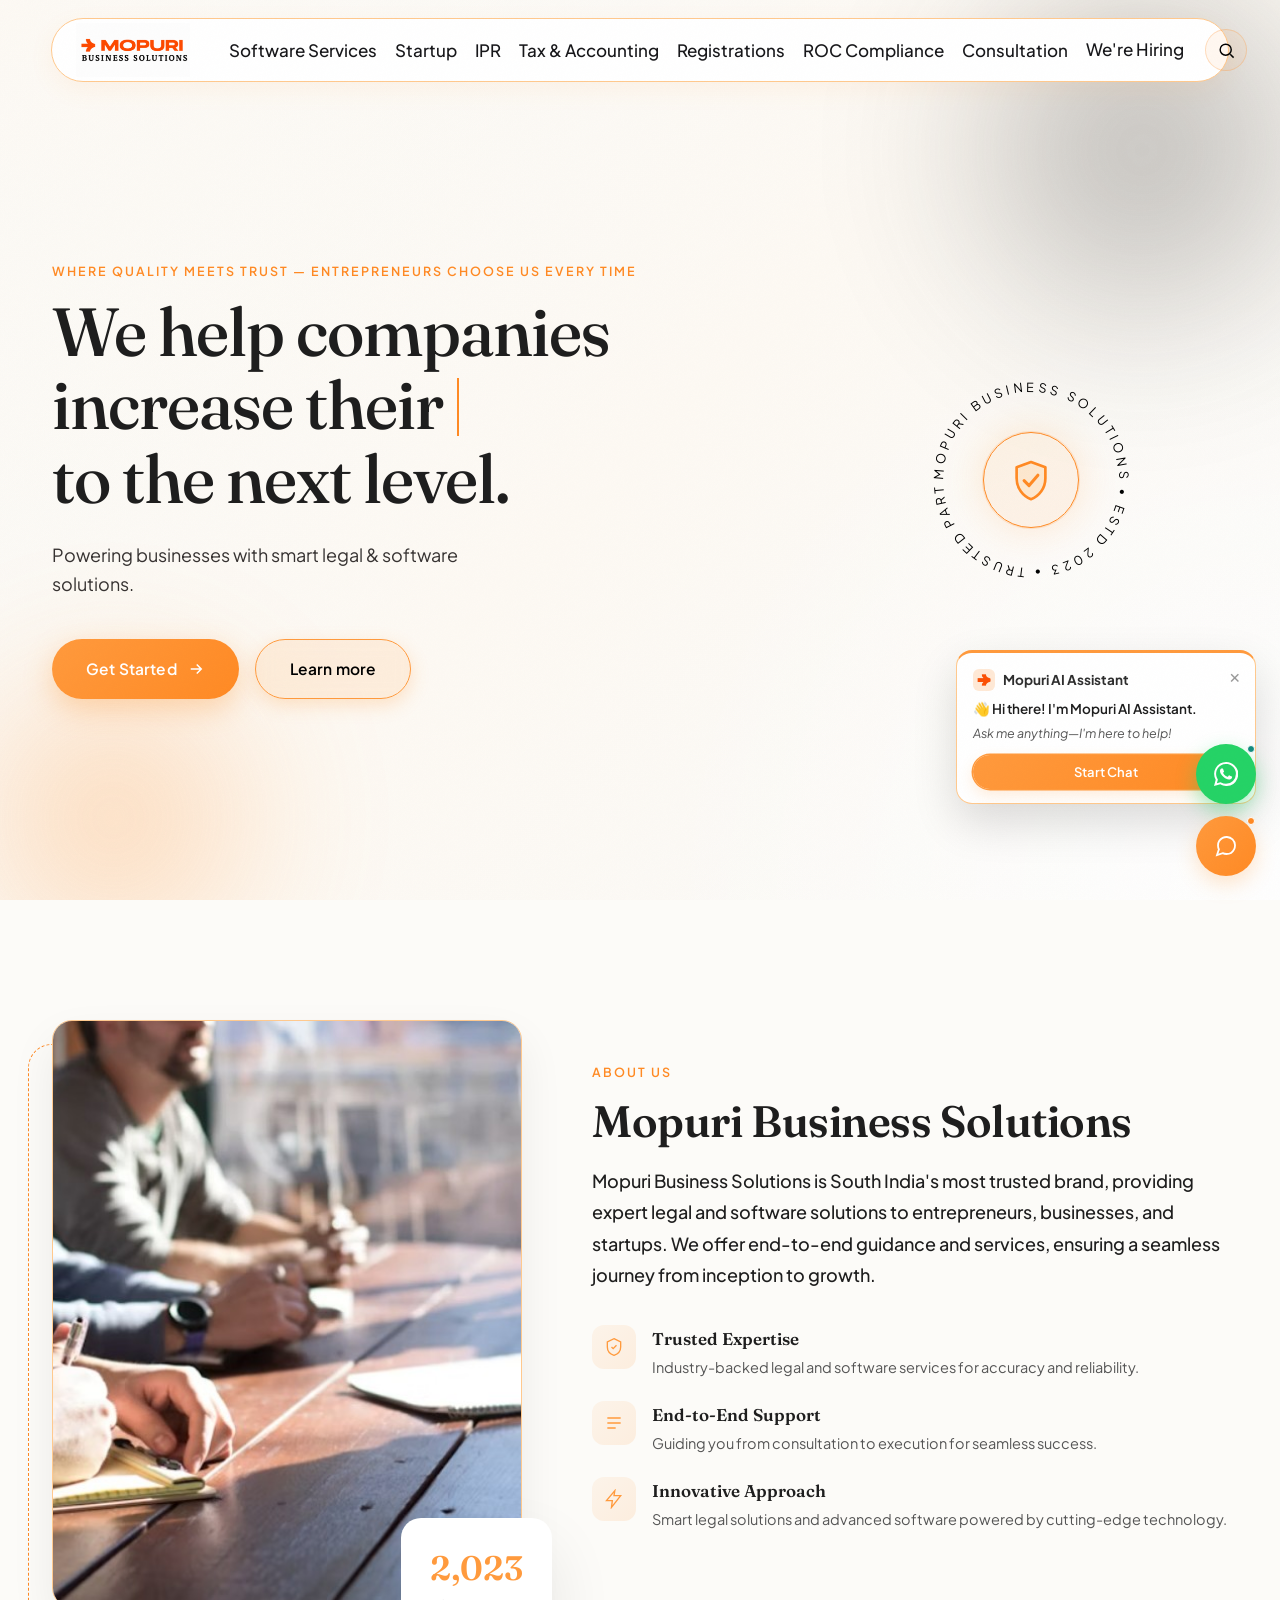
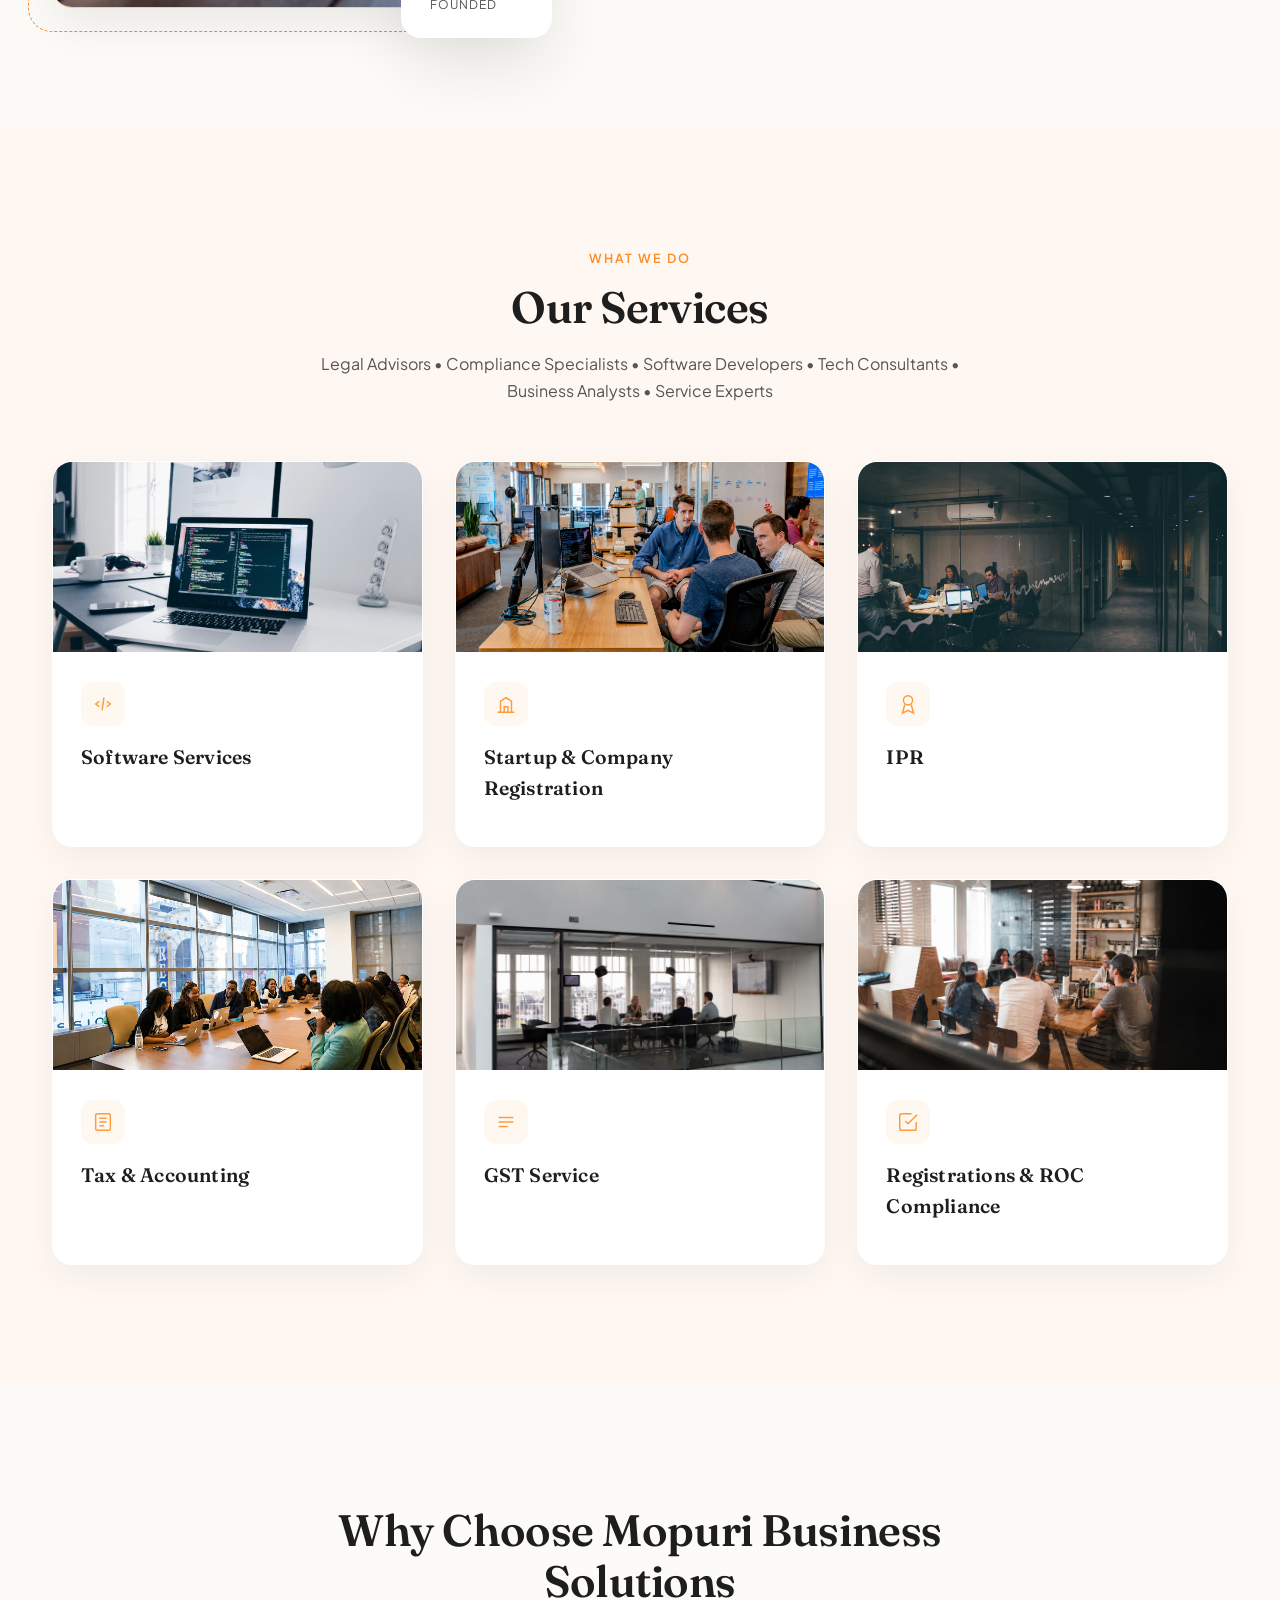
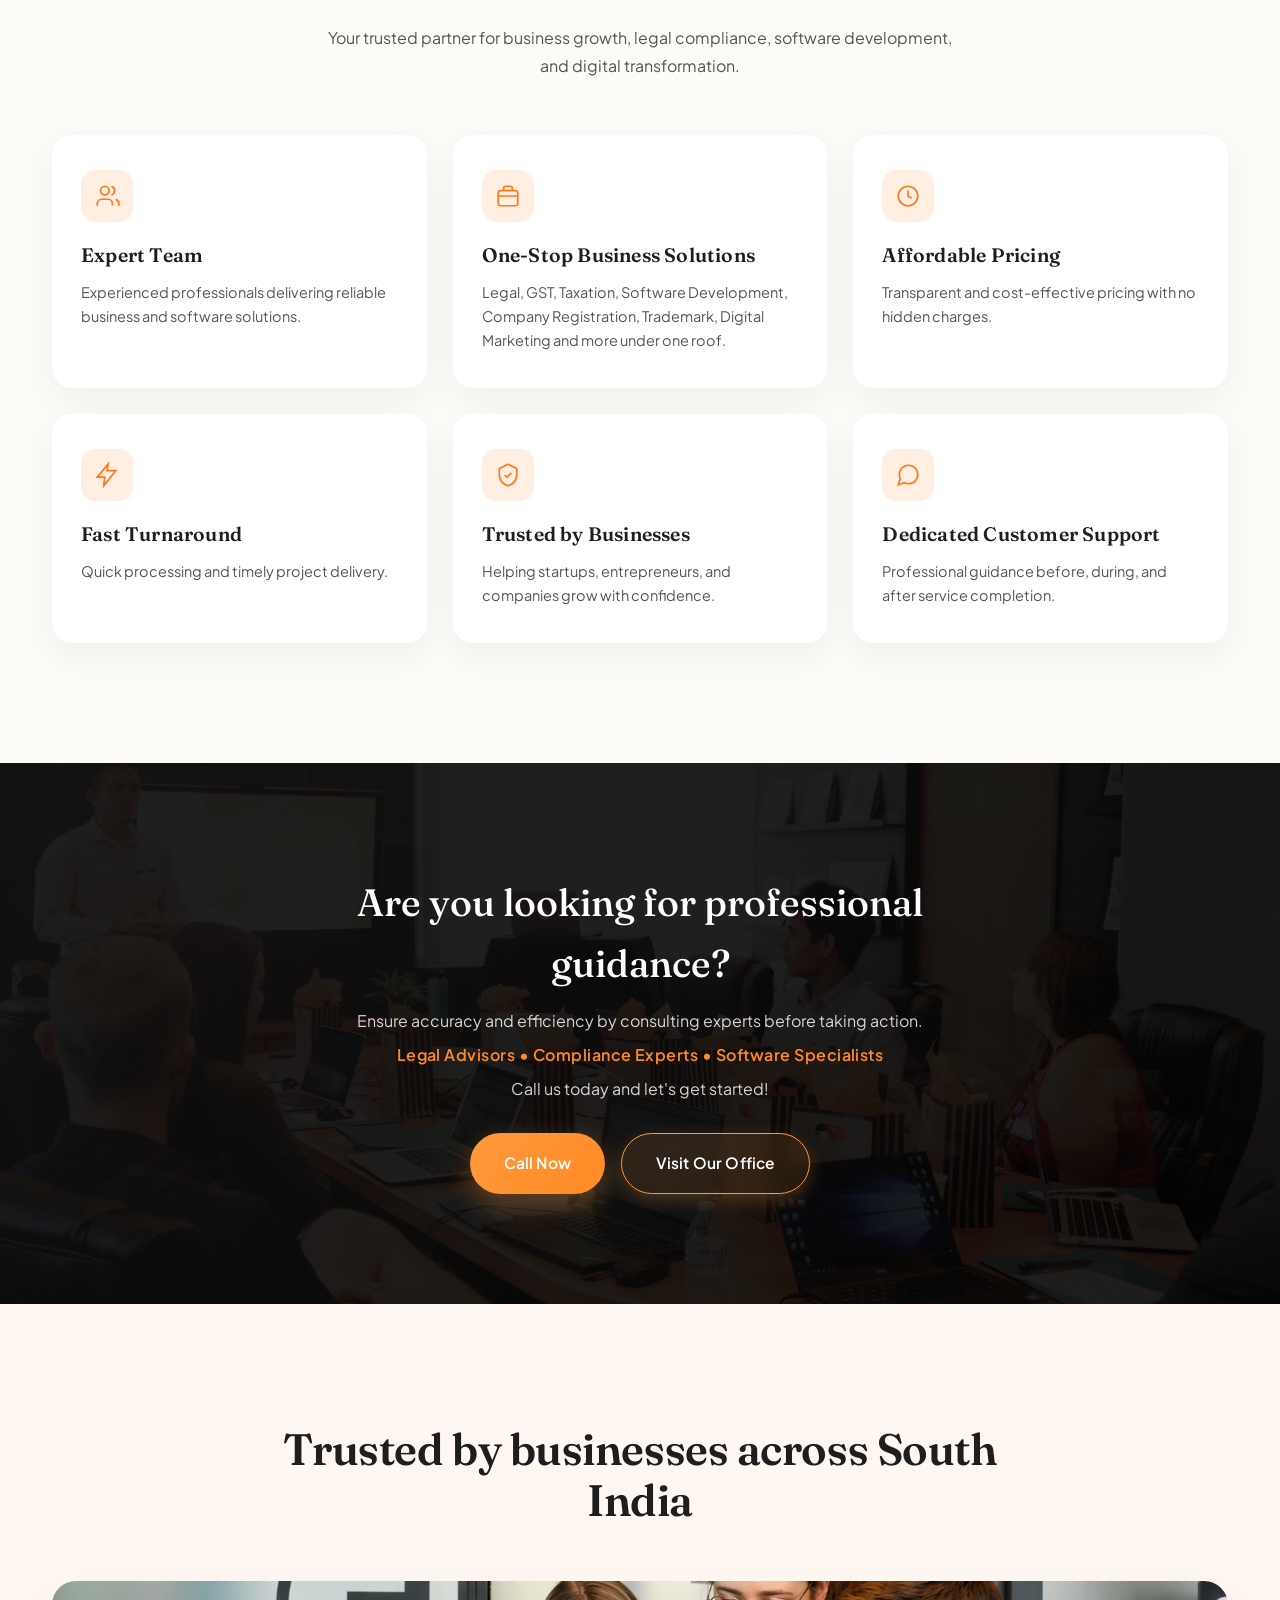
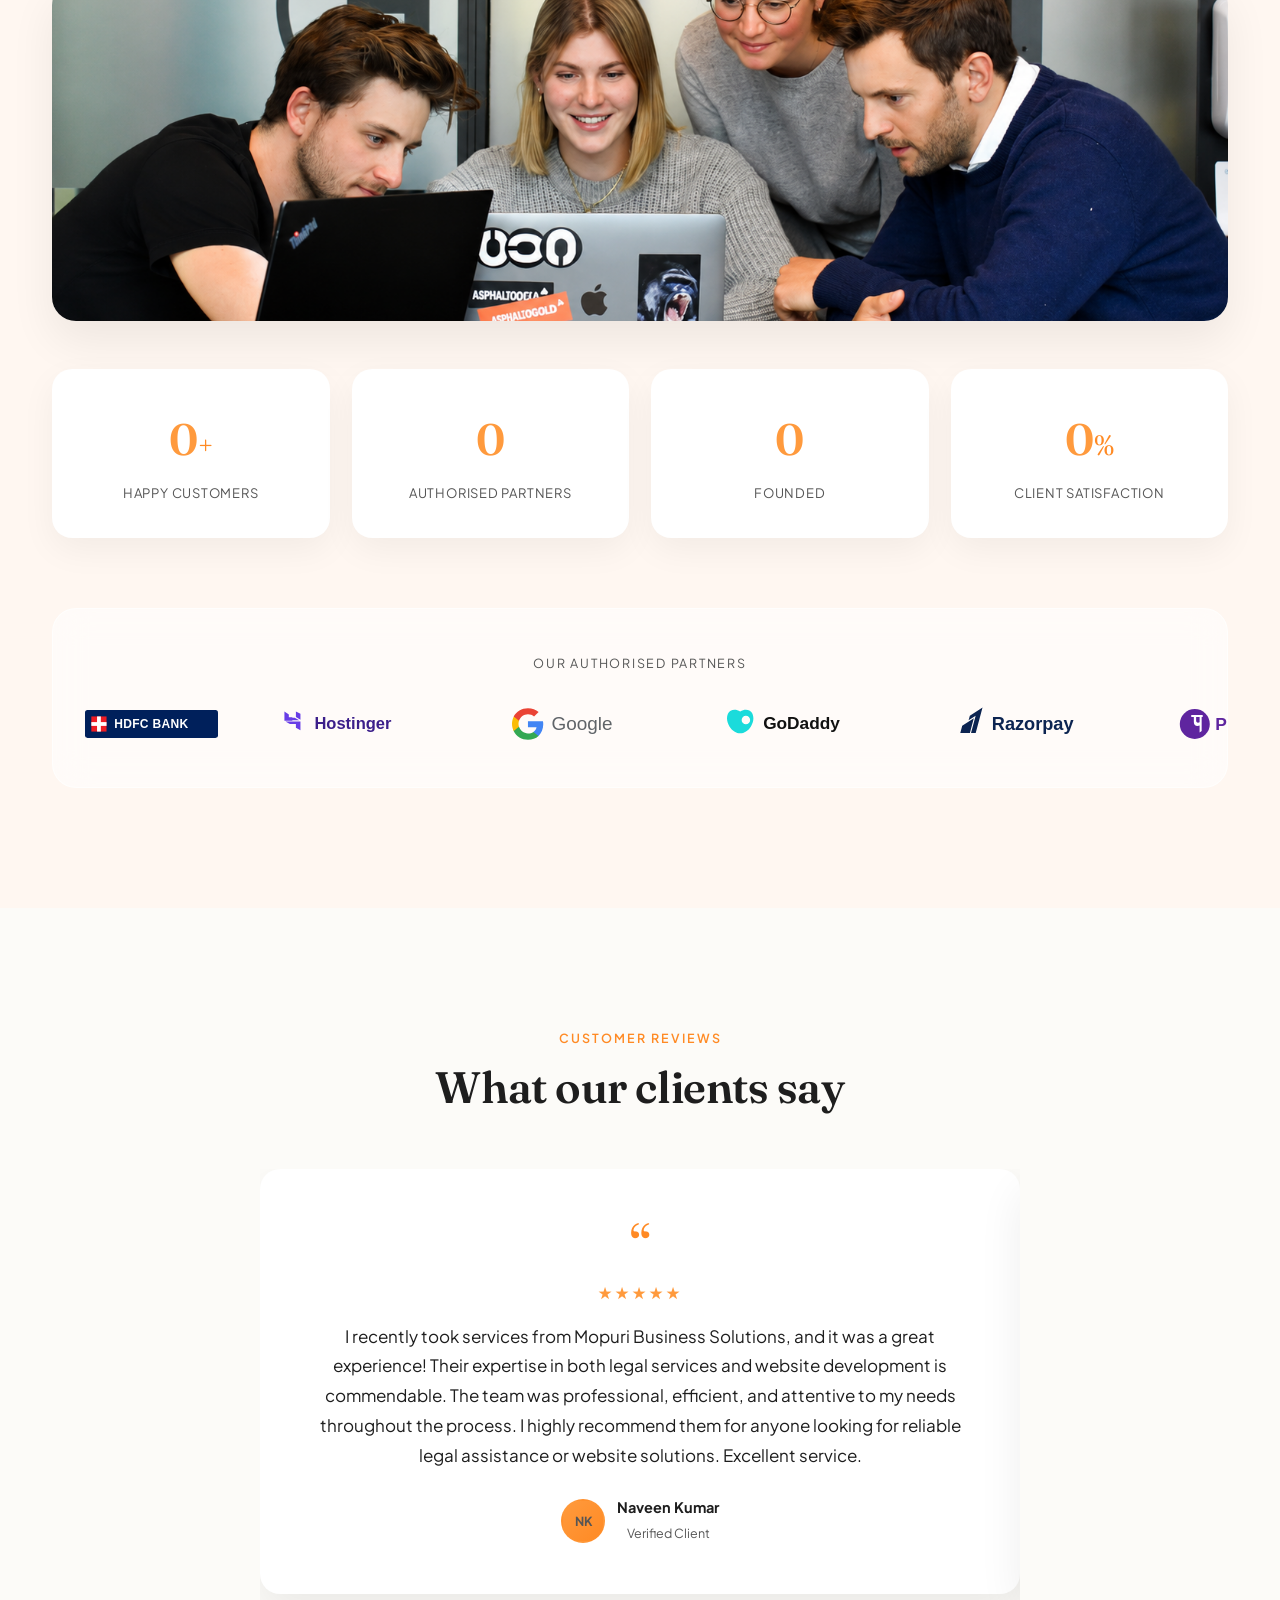
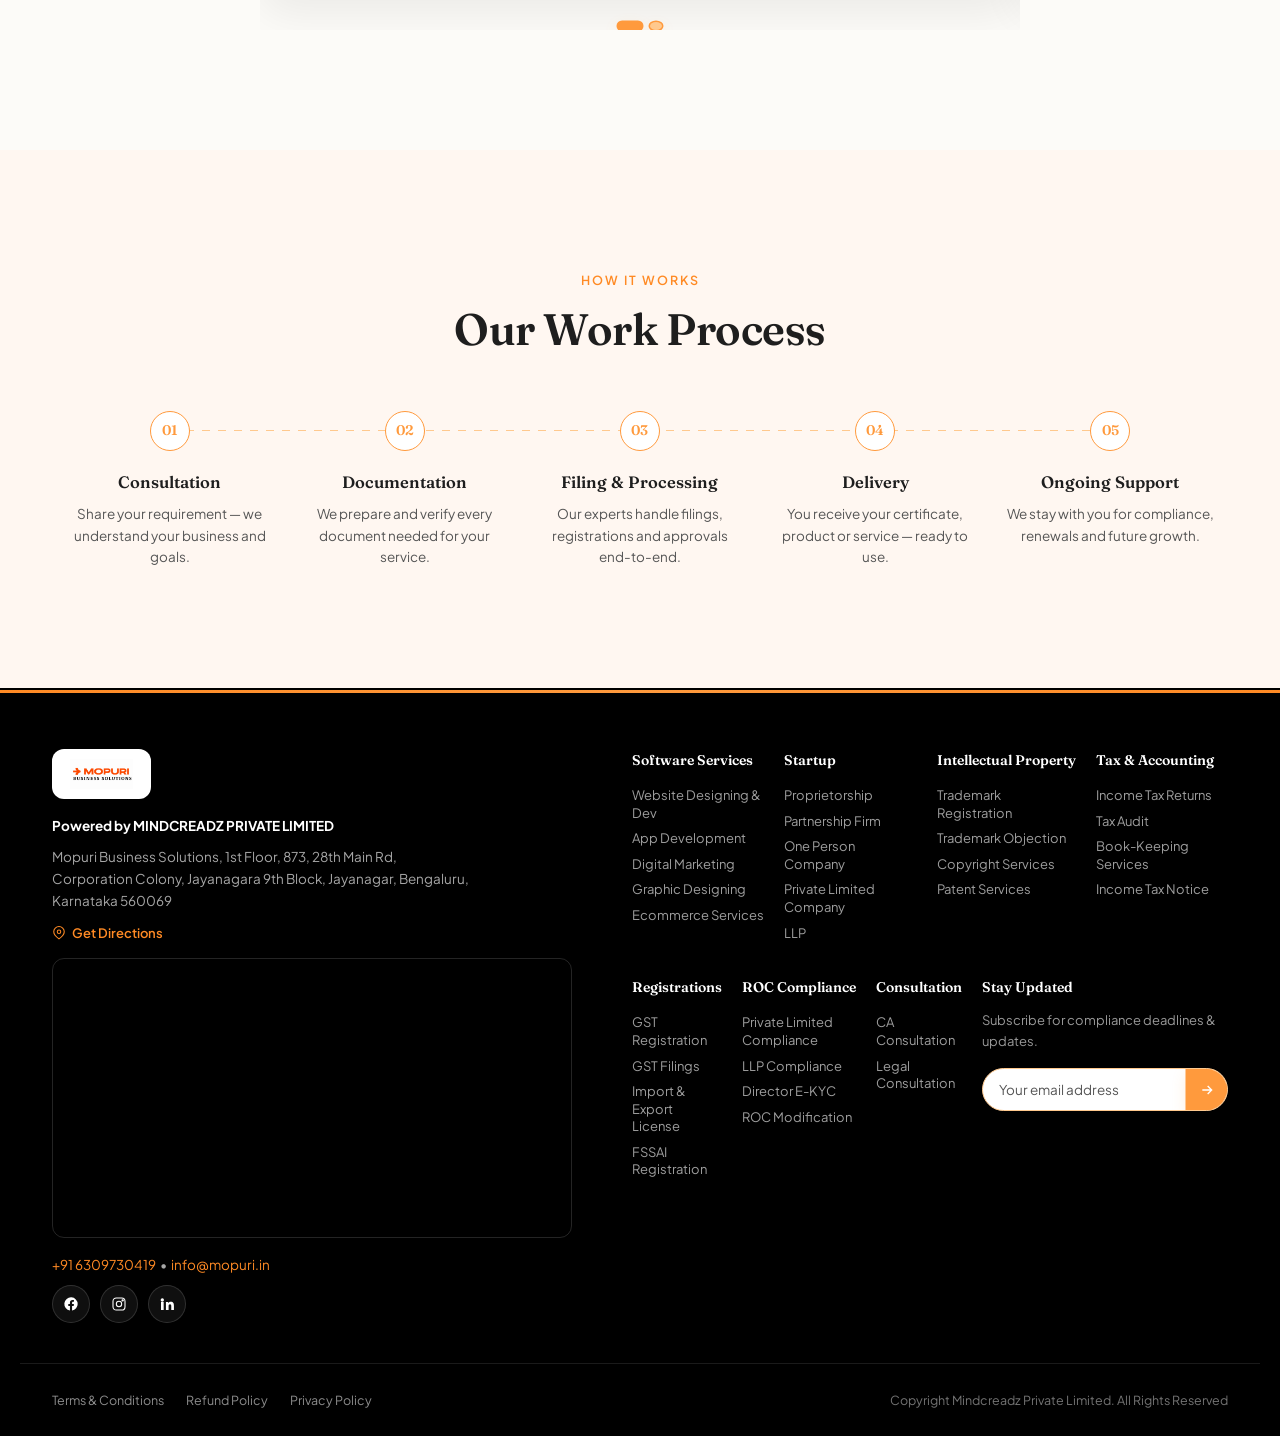
==== html/index.html @ 49317570 "Add Mopuri website project" ====
<!DOCTYPE html>
<html lang="en">
<head>
<meta charset="UTF-8">
<meta name="viewport" content="width=device-width, initial-scale=1.0">
<title>Mopuri Business Solutions — Legal & Software Solutions</title>
<meta name="description" content="Mopuri Business Solutions — South India's trusted brand for legal, compliance, tax, GST and software services. Powered by Mindcreadz Private Limited.">
<link rel="preconnect" href="https://fonts.googleapis.com">
<link rel="preconnect" href="https://fonts.gstatic.com" crossorigin>
<link href="https://fonts.googleapis.com/css2?family=Fraunces:opsz,wght@9..144,300;9..144,400;9..144,500;9..144,600;9..144,700&family=Plus+Jakarta+Sans:wght@300;400;500;600;700;800&display=swap" rel="stylesheet">
<link rel="icon" type="image/x-icon" href="../assets/favicon.ico">
<link rel="apple-touch-icon" href="../assets/logo-mark.png">
<meta name="theme-color" content="#ff7a00">
<link rel="stylesheet" href="../css/style.css">
<link rel="stylesheet" href="../css/premium-enhancements.css">
</head>
<body>

<!-- ============ CUSTOM CURSOR / SEAL RIPPLE LAYER ============ -->
<div class="grain-overlay" aria-hidden="true"></div>

<!-- ============ NAVBAR ============ -->
<header class="navbar" id="navbar">
  <div class="navbar-inner">
    <a href="index.html" class="brand">
      <img src="../assets/logo.png" alt="Mopuri Business Solutions" class="brand-logo">
    </a>

    <nav class="main-nav" id="mainNav">
      <ul class="nav-list">
        <li class="has-mega">
          <button class="nav-link" aria-expanded="false">Software Services</button>
          <div class="mega-panel">
            <a href="service.html?id=website-designing-development">Website Designing &amp; Development</a>
            <a href="service.html?id=app-development">App Development</a>
            <a href="service.html?id=digital-marketing">Digital Marketing</a>
            <a href="service.html?id=graphic-designing">Graphic Designing</a>
            <a href="service.html?id=ecommerce-services">Ecommerce Services</a>
          </div>
        </li>
        <li class="has-mega">
          <button class="nav-link" aria-expanded="false">Startup</button>
          <div class="mega-panel">
            <a href="service.html?id=proprietorship">Proprietorship</a>
            <a href="service.html?id=partnership-firm">Partnership Firm</a>
            <a href="service.html?id=one-person-company">One Person Company</a>
            <a href="service.html?id=private-limited-company">Private Limited Company</a>
            <a href="service.html?id=limited-liability-partnership-llp">Limited Liability Partnership (LLP)</a>
            <a href="service.html?id=public-limited-company">Public Limited Company</a>
            <a href="service.html?id=nidhi-limited-company">Nidhi Limited Company</a>
            <a href="service.html?id=section-8-company">Section 8 Company</a>
            <a href="service.html?id=ngo-registration">NGO Registration</a>
            <a href="service.html?id=indian-subsidiary-company">Indian Subsidiary Company</a>
          </div>
        </li>
        <li class="has-mega">
          <button class="nav-link" aria-expanded="false">IPR</button>
          <div class="mega-panel">
            <a href="service.html?id=trademark-registration">Trademark Registration</a>
            <a href="service.html?id=trademark-objection">Trademark Objection</a>
            <a href="service.html?id=trademark-hearing">Trademark Hearing</a>
            <a href="service.html?id=trademark-opposition">Trademark Opposition</a>
            <a href="service.html?id=trademark-legal-certificate">Trademark Legal Certificate</a>
            <a href="service.html?id=copyright-services">Copyright Services</a>
            <a href="service.html?id=design-services">Design Services</a>
            <a href="service.html?id=patent-services">Patent Services</a>
          </div>
        </li>
        <li class="has-mega">
          <button class="nav-link" aria-expanded="false">Tax &amp; Accounting</button>
          <div class="mega-panel">
            <a href="service.html?id=income-tax-returns">Income Tax Returns</a>
            <a href="service.html?id=form-itr-1-form-16">Form ITR 1 (Form 16)</a>
            <a href="service.html?id=form-itr-2-directors-huf">Form ITR 2 (Directors / HUF)</a>
            <a href="service.html?id=form-itr-3-proprietor-other">Form ITR 3 (Proprietor/Other)</a>
            <a href="service.html?id=form-itr-4-professional-commission-other">Form ITR 4 (Professional/Commission)</a>
            <a href="service.html?id=form-itr-5-partnership-llp">Form ITR 5 (Partnership/LLP)</a>
            <a href="service.html?id=form-itr-6-company">Form ITR 6 (Company)</a>
            <a href="service.html?id=tax-audit">Tax Audit</a>
            <a href="service.html?id=financial-preparation">Financial Preparation</a>
            <a href="service.html?id=book-keeping-services">Book-Keeping Services</a>
            <a href="service.html?id=income-tax-notice">Income Tax Notice</a>
          </div>
        </li>
        <li class="has-mega">
          <button class="nav-link" aria-expanded="false">Registrations</button>
          <div class="mega-panel">
            <a href="service.html?id=gst-registration">GST Registration</a>
            <a href="service.html?id=gst-filings">GST Filings</a>
            <a href="service.html?id=import-export-license">Import &amp; Export License</a>
            <a href="service.html?id=fssai-registration-foscos">FSSAI Registration (FoSCoS)</a>
            <a href="service.html?id=fssai-state-license-foscos">FSSAI State License (FoSCoS)</a>
            <a href="service.html?id=fssai-central-license-foscos">FSSAI Central License (FoSCoS)</a>
            <a href="service.html?id=fssai-modification-foscos">FSSAI Modification (FoSCoS)</a>
            <a href="service.html?id=fssai-renewal-foscos">FSSAI Renewal (FoSCoS)</a>
            <a href="service.html?id=epf-registration-compliance">EPF Registration / Compliance</a>
            <a href="service.html?id=esi-registration-compliance">ESI Registration / Compliance</a>
          </div>
        </li>
        <li class="has-mega">
          <button class="nav-link" aria-expanded="false">ROC Compliance</button>
          <div class="mega-panel">
            <a href="service.html?id=private-limited-compliance">Private Limited Compliance</a>
            <a href="service.html?id=llp-compliance">LLP Compliance</a>
            <a href="service.html?id=public-limited-compliance">Public Limited Compliance</a>
            <a href="service.html?id=section-8-compliance">Section 8 Compliance</a>
            <a href="service.html?id=director-e-kyc-dir-3">Director E-KYC (DIR 3)</a>
            <a href="service.html?id=roc-modification">ROC Modification</a>
            <a href="service.html?id=share-transfer">Share Transfer</a>
          </div>
        </li>
        <li class="has-mega">
          <button class="nav-link" aria-expanded="false">Consultation</button>
          <div class="mega-panel">
            <a href="service.html?id=ca-consultation">CA Consultation</a>
            <a href="service.html?id=legal-consultation">Legal Consultation</a>
          </div>
        </li>
        <li class="nav-item-plain">
          <a href="careers.html" class="nav-link nav-link-plain">We're Hiring</a>
        </li>
      </ul>
    </nav>

    <div class="navbar-right">
      <button class="search-toggle" id="searchToggle" aria-label="Open search">
        <svg viewBox="0 0 24 24" width="19" height="19" fill="none" stroke="currentColor" stroke-width="1.8"><circle cx="11" cy="11" r="7"/><path d="M21 21l-4.3-4.3"/></svg>
      </button>
      <button class="hamburger" id="hamburger" aria-label="Open menu">
        <span></span><span></span><span></span>
      </button>
    </div>
  </div>

  <div class="search-panel" id="searchPanel">
    <div class="search-panel-inner">
      <svg viewBox="0 0 24 24" width="20" height="20" fill="none" stroke="currentColor" stroke-width="1.8"><circle cx="11" cy="11" r="7"/><path d="M21 21l-4.3-4.3"/></svg>
      <input type="text" id="searchInput" placeholder="Search services — GST, Trademark, Company Registration…" autocomplete="off">
      <button class="search-close" id="searchClose" aria-label="Close search">&times;</button>
    </div>
    <div class="search-results" id="searchResults"></div>
  </div>
</header>
<!-- ============ MOBILE NAV ============ -->
<div class="mobile-nav" id="mobileNav">
  <div class="mobile-nav-inner" id="mobileNavInner"></div>
</div>
<div class="nav-scrim" id="navScrim"></div>

<main>

<!-- ============ HERO ============ -->
<section class="hero" id="hero">
  <div class="hero-bg">
    <div class="hero-scrim"></div>
    <svg class="blueprint-grid" aria-hidden="true"><defs><pattern id="grid" width="42" height="42" patternUnits="userSpaceOnUse"><path d="M 42 0 L 0 0 0 42" fill="none" stroke="rgba(255,255,255,0.06)" stroke-width="1"/></pattern></defs><rect width="100%" height="100%" fill="url(#grid)"/></svg>
    <div class="blob blob-1"></div>
    <div class="blob blob-2"></div>
    <div class="particles" id="particles"></div>
  </div>

  <div class="hero-content">
    <div class="hero-text">
      <p class="eyebrow reveal-up" data-delay="0">Where quality meets trust — entrepreneurs choose us every time</p>
      <h1 class="hero-headline">
        <span class="line reveal-up" data-delay="1">We help companies</span>
        <span class="line reveal-up" data-delay="2">increase their <em><span id="typewriterWord" class="typewriter-word"></span><span class="typewriter-cursor" aria-hidden="true"></span></em></span>
        <span class="line reveal-up" data-delay="3">to the next level.</span>
      </h1>
      <p class="hero-sub reveal-up" data-delay="4">Powering businesses with smart legal &amp; software solutions.</p>
      <div class="hero-actions reveal-up" data-delay="5">
        <a href="get-started.html" class="btn btn-primary btn-lg" data-magnetic>
          <span>Get Started</span>
          <svg viewBox="0 0 24 24" width="18" height="18" fill="none" stroke="currentColor" stroke-width="2"><path d="M5 12h14M13 6l6 6-6 6"/></svg>
        </a>
        <a href="#about" class="btn btn-ghost btn-lg" style="color:#000000;"data-magnetic>Learn more</a>
      </div>
    </div>

    <div class="hero-seal reveal-up" data-delay="3" aria-hidden="true">
      <svg class="seal-ring" viewBox="0 0 220 220">
        <defs><path id="sealCircle" d="M110,110 m-88,0 a88,88 0 1,1 176,0 a88,88 0 1,1 -176,0"/></defs>
        <text font-size="12.6" letter-spacing="3.6" fill="#000000">
          <textPath href="#sealCircle">MOPURI BUSINESS SOLUTIONS &#8226; ESTD 2023 &#8226; TRUSTED PARTNER &#8226;</textPath>
        </text>
      </svg>
      <div class="seal-center">
        <svg class="seal-mark" viewBox="0 0 24 24" fill="none" aria-hidden="true">
          <path d="M12 2.6 4.5 5.4v5.7c0 5.1 3.2 9.4 7.5 10.9 4.3-1.5 7.5-5.8 7.5-10.9V5.4L12 2.6Z" stroke="currentColor" stroke-width="1.4" stroke-linejoin="round" fill="rgba(255,157,45,0.12)"/>
          <path d="M8.4 12.3 11 14.9l4.6-5.4" stroke="currentColor" stroke-width="1.6" stroke-linecap="round" stroke-linejoin="round"/>
        </svg>
      </div>
    </div>
  </div>
</section>

<!-- ============ ABOUT ============ -->
<section class="about section" id="about">
  <div class="container about-grid">
    <div class="about-media">
      <div class="about-card about-card-main reveal-up">
        <img src="../assets/about-team.jpg" alt="Mopuri Business Solutions consultant at work">
      </div>
      <div class="about-card about-card-float reveal-up" data-delay="2">
        <div class="stat-mini">
          <span class="stat-num" data-count="2023">0</span>
          <span class="stat-label">Founded</span>
        </div>
      </div>
      <div class="dotted-frame" aria-hidden="true"></div>
    </div>

    <div class="about-copy">
      <p class="eyebrow reveal-up">About us</p>
      <h2 class="section-title reveal-up">Mopuri Business Solutions</h2>
      <p class="lede reveal-up" data-delay="1">Mopuri Business Solutions is South India's most trusted brand, providing expert legal and software solutions to entrepreneurs, businesses, and startups. We offer end-to-end guidance and services, ensuring a seamless journey from inception to growth.</p>
      <div class="about-features">
        <div class="about-feature reveal-up" data-delay="1">
          <span class="feature-icon">
            <svg viewBox="0 0 24 24" width="20" height="20" fill="none" stroke="currentColor" stroke-width="1.6"><path d="M12 2l8 4v6c0 5-3.5 8.5-8 10-4.5-1.5-8-5-8-10V6l8-4z"/><path d="M9 12l2 2 4-4"/></svg>
          </span>
          <div>
            <h3>Trusted Expertise</h3>
            <p>Industry-backed legal and software services for accuracy and reliability.</p>
          </div>
        </div>
        <div class="about-feature reveal-up" data-delay="2">
          <span class="feature-icon">
            <svg viewBox="0 0 24 24" width="20" height="20" fill="none" stroke="currentColor" stroke-width="1.6"><path d="M4 12h16M4 6h16M4 18h10"/></svg>
          </span>
          <div>
            <h3>End-to-End Support</h3>
            <p>Guiding you from consultation to execution for seamless success.</p>
          </div>
        </div>
        <div class="about-feature reveal-up" data-delay="3">
          <span class="feature-icon">
            <svg viewBox="0 0 24 24" width="20" height="20" fill="none" stroke="currentColor" stroke-width="1.6"><path d="M13 2L3 14h7l-1 8 11-14h-8l1-6z"/></svg>
          </span>
          <div>
            <h3>Innovative Approach</h3>
            <p>Smart legal solutions and advanced software powered by cutting-edge technology.</p>
          </div>
        </div>
      </div>

    </div>
  </div>
</section>

<!-- ============ SERVICES ============ -->
<section class="services section" id="services">
  <div class="container">
    <div class="section-head">
      <p class="eyebrow reveal-up">What we do</p>
      <h2 class="section-title reveal-up">Our Services</h2>
      <p class="section-desc reveal-up" data-delay="1">Legal Advisors &#8226; Compliance Specialists &#8226; Software Developers &#8226; Tech Consultants &#8226; Business Analysts &#8226; Service Experts</p>
    </div>

    <div class="services-grid">
      <article id="svc-software" class="service-card reveal-up" data-delay="0" data-tilt>
        <a href="service.html?id=website-designing-development" class="service-card-link" aria-label="Software Services — view details">
          <div class="service-card-img">
            <img src="../assets/software.jpg" alt="Software development services">
          </div>
          <div class="service-card-body">
            <span class="service-icon">
              <svg viewBox="0 0 24 24" width="22" height="22" fill="none" stroke="currentColor" stroke-width="1.6"><path d="M8 9l-4 3 4 3M16 9l4 3-4 3M13 5l-2 14"/></svg>
            </span>
            <h3>Software Services</h3>
          </div>
        </a>
      </article>

      <article id="svc-startup" class="service-card reveal-up" data-delay="1" data-tilt>
        <a href="service.html?id=private-limited-company" class="service-card-link" aria-label="Startup &amp; Company Registration — view details">
          <div class="service-card-img">
            <img src="../assets/software-services.png" alt="Startup and company registration">
          </div>
          <div class="service-card-body">
            <span class="service-icon">
              <svg viewBox="0 0 24 24" width="22" height="22" fill="none" stroke="currentColor" stroke-width="1.6"><path d="M3 21h18M6 21V9l6-4 6 4v12M10 21v-6h4v6"/></svg>
            </span>
            <h3>Startup &amp; Company Registration</h3>
          </div>
        </a>
      </article>

      <article id="svc-ipr" class="service-card reveal-up" data-delay="2" data-tilt>
        <a href="service.html?id=trademark-registration" class="service-card-link" aria-label="IPR — view details">
          <div class="service-card-img">
            <img src="../assets/startup-registration.jpg" alt="Intellectual property services">
          </div>
          <div class="service-card-body">
            <span class="service-icon">
              <svg viewBox="0 0 24 24" width="22" height="22" fill="none" stroke="currentColor" stroke-width="1.6"><circle cx="12" cy="8" r="5"/><path d="M8.5 12.5L6 22l6-3 6 3-2.5-9.5"/></svg>
            </span>
            <h3>IPR</h3>
          </div>
        </a>
      </article>

      <article id="svc-tax" class="service-card reveal-up" data-delay="0" data-tilt>
        <a href="service.html?id=income-tax-returns" class="service-card-link" aria-label="Tax &amp; Accounting — view details">
          <div class="service-card-img">
            <img src="../assets/IP.png" alt="Tax and accounting services">
          </div>
          <div class="service-card-body">
            <span class="service-icon">
              <svg viewBox="0 0 24 24" width="22" height="22" fill="none" stroke="currentColor" stroke-width="1.6"><rect x="4" y="3" width="16" height="18" rx="1.5"/><path d="M8 8h8M8 12h8M8 16h5"/></svg>
            </span>
            <h3>Tax &amp; Accounting</h3>
          </div>
        </a>
      </article>

      <article id="svc-gst" class="service-card reveal-up" data-delay="1" data-tilt>
        <a href="service.html?id=gst-registration" class="service-card-link" aria-label="GST Service — view details">
          <div class="service-card-img">
            <img src="../assets/service-card.png" alt="GST service">
          </div>
          <div class="service-card-body">
            <span class="service-icon">
              <svg viewBox="0 0 24 24" width="22" height="22" fill="none" stroke="currentColor" stroke-width="1.6"><path d="M4 7h16M4 12h16M4 17h10"/></svg>
            </span>
            <h3>GST Service</h3>
          </div>
        </a>
      </article>

      <article id="svc-registrations" class="service-card reveal-up" data-delay="2" data-tilt>
        <a href="service.html?id=private-limited-compliance" class="service-card-link" aria-label="Registrations &amp; ROC Compliance — view details">
          <div class="service-card-img">
            <img src="../assets/service.card1.png" alt="ROC compliance and registrations">
          </div>
          <div class="service-card-body">
            <span class="service-icon">
              <svg viewBox="0 0 24 24" width="22" height="22" fill="none" stroke="currentColor" stroke-width="1.6"><path d="M9 11l3 3L22 4"/><path d="M21 12v7a2 2 0 01-2 2H5a2 2 0 01-2-2V5a2 2 0 012-2h11"/></svg>
            </span>
            <h3>Registrations &amp; ROC Compliance</h3>
          </div>
        </a>
      </article>
    </div>
  </div>
</section>

<!-- ============ WHY CHOOSE US ============ -->
<section class="why-choose section" id="why-choose">
  <div class="container">
    <div class="section-head">
      <h2 class="section-title reveal-up">Why Choose Mopuri Business Solutions</h2>
      <p class="section-desc reveal-up" data-delay="1">Your trusted partner for business growth, legal compliance, software development, and digital transformation.</p>
    </div>

    <div class="why-choose-grid">
      <div class="why-choose-card reveal-up" data-delay="0">
        <span class="why-choose-icon">
          <svg viewBox="0 0 24 24" width="26" height="26" fill="none" stroke="currentColor" stroke-width="1.6"><path d="M17 21v-2a4 4 0 00-4-4H7a4 4 0 00-4 4v2"/><circle cx="10" cy="7" r="4"/><path d="M23 21v-2a4 4 0 00-3-3.87"/><path d="M16 3.13a4 4 0 010 7.75"/></svg>
        </span>
        <h3>Expert Team</h3>
        <p>Experienced professionals delivering reliable business and software solutions.</p>
      </div>

      <div class="why-choose-card reveal-up" data-delay="1">
        <span class="why-choose-icon">
          <svg viewBox="0 0 24 24" width="26" height="26" fill="none" stroke="currentColor" stroke-width="1.6"><rect x="3" y="7" width="18" height="14" rx="2"/><path d="M8 7V5a2 2 0 012-2h4a2 2 0 012 2v2"/><path d="M3 12h18"/></svg>
        </span>
        <h3>One-Stop Business Solutions</h3>
        <p>Legal, GST, Taxation, Software Development, Company Registration, Trademark, Digital Marketing and more under one roof.</p>
      </div>

      <div class="why-choose-card reveal-up" data-delay="2">
        <span class="why-choose-icon">
          <svg viewBox="0 0 24 24" width="26" height="26" fill="none" stroke="currentColor" stroke-width="1.6"><circle cx="12" cy="12" r="9"/><path d="M12 7v5l3.5 2"/></svg>
        </span>
        <h3>Affordable Pricing</h3>
        <p>Transparent and cost-effective pricing with no hidden charges.</p>
      </div>

      <div class="why-choose-card reveal-up" data-delay="3">
        <span class="why-choose-icon">
          <svg viewBox="0 0 24 24" width="26" height="26" fill="none" stroke="currentColor" stroke-width="1.6"><path d="M13 2L3 14h7l-1 8 11-14h-8l1-6z"/></svg>
        </span>
        <h3>Fast Turnaround</h3>
        <p>Quick processing and timely project delivery.</p>
      </div>

      <div class="why-choose-card reveal-up" data-delay="4">
        <span class="why-choose-icon">
          <svg viewBox="0 0 24 24" width="26" height="26" fill="none" stroke="currentColor" stroke-width="1.6"><path d="M12 2l8 4v6c0 5-3.5 8.5-8 10-4.5-1.5-8-5-8-10V6l8-4z"/><path d="M9 12l2 2 4-4"/></svg>
        </span>
        <h3>Trusted by Businesses</h3>
        <p>Helping startups, entrepreneurs, and companies grow with confidence.</p>
      </div>

      <div class="why-choose-card reveal-up" data-delay="5">
        <span class="why-choose-icon">
          <svg viewBox="0 0 24 24" width="26" height="26" fill="none" stroke="currentColor" stroke-width="1.6"><path d="M21 11.5a8.38 8.38 0 01-.9 3.8 8.5 8.5 0 01-7.6 4.7 8.38 8.38 0 01-3.8-.9L3 21l1.9-5.7a8.38 8.38 0 01-.9-3.8 8.5 8.5 0 014.7-7.6 8.38 8.38 0 013.8-.9h.5a8.48 8.48 0 018 8v.5z"/></svg>
        </span>
        <h3>Dedicated Customer Support</h3>
        <p>Professional guidance before, during, and after service completion.</p>
      </div>
    </div>
  </div>
</section>

<!-- ============ CTA STRIP ============ -->
<section class="cta-strip" id="consultation">
  <div class="cta-strip-bg">
    <img src="../assets/consultation.jpg" alt="">
  </div>
  <div class="container cta-strip-content">
    <h2 class="reveal-up">Are you looking for professional guidance?</h2>
    <p class="reveal-up" data-delay="1">Ensure accuracy and efficiency by consulting experts before taking action.</p>
    <p class="cta-strip-tags reveal-up" data-delay="2">Legal Advisors &#8226; Compliance Experts &#8226; Software Specialists</p>
    <p class="cta-strip-note reveal-up" data-delay="3">Call us today and let's get started!</p>
    <div class="cta-strip-actions reveal-up" data-delay="4">
      <a href="tel:+916309730419" class="btn btn-primary btn-lg" data-magnetic>Call Now</a>
      <a href="https://www.google.com/maps/dir/?api=1&destination=Mopuri+Business+Solutions+1st+Floor+873+28th+Main+Rd+Corporation+Colony+Jayanagara+9th+Block+Jayanagar+Bengaluru+Karnataka+560069" target="_blank" rel="noopener" class="btn btn-ghost btn-lg" data-magnetic>Visit Our Office</a>
    </div>
</section>

<!-- ============ WHY CHOOSE US / STATS ============ -->
<section class="why section" id="why">
  <div class="container">
    <div class="section-head">
      <h2 class="section-title reveal-up">Trusted by businesses across South India</h2>
    </div>

    <div class="why-media reveal-up" data-delay="1">
      <img src="../assets/why.png" alt="Mopuri Business Solutions team working with clients">
    </div>

    <div class="stats-row">
      <div class="stat-card reveal-up" data-delay="0">
        <span class="stat-num" data-count="500">0</span><span class="stat-plus">+</span>
        <span class="stat-label">Happy Customers</span>
      </div>
      <div class="stat-card reveal-up" data-delay="1">
        <span class="stat-num" data-count="12">0</span>
        <span class="stat-label">Authorised Partners</span>
      </div>
      <div class="stat-card reveal-up" data-delay="2">
        <span class="stat-num" data-count="2023">0</span>
        <span class="stat-label">Founded</span>
      </div>
      <div class="stat-card reveal-up" data-delay="3">
        <span class="stat-num" data-count="98">0</span><span class="stat-plus">%</span>
        <span class="stat-label">Client Satisfaction</span>
      </div>
    </div>

    <div class="partners-marquee reveal-up" data-delay="1">
      <p class="partners-label">Our Authorised Partners</p>
      <div class="marquee-track" id="marqueeTrack">
        <span class="partner-chip"><img class="partner-logo" src="../assets/hdfcbank.svg" alt="HDFC Bank"></span>
        <span class="partner-chip"><img class="partner-logo" src="../assets/hostinger.svg" alt="Hostinger"></span>
        <span class="partner-chip"><img class="partner-logo" src="../assets/google.svg" alt="Google"></span>
        <span class="partner-chip"><img class="partner-logo" src="../assets/godaddy.svg" alt="GoDaddy"></span>
        <span class="partner-chip"><img class="partner-logo" src="../assets/razorpay.svg" alt="Razorpay"></span>
        <span class="partner-chip"><img class="partner-logo" src="../assets/phonepe.svg" alt="PhonePe"></span>
        <span class="partner-chip"><img class="partner-logo" src="../assets/nkghr.svg" alt="NKG HR"></span>
        <span class="partner-chip"><img class="partner-logo" src="../assets/theonestop.svg" alt="The One Stop"></span>
        <span class="partner-chip"><img class="partner-logo" src="../assets/finchefindia.svg" alt="FinChef India"></span>
        <span class="partner-chip"><img class="partner-logo" src="../assets/emudhra.svg" alt="eMudra"></span>
        <span class="partner-chip"><img class="partner-logo" src="../assets/idfcfirstbank.svg" alt="IDFC First Bank"></span>
      </div>
    </div>
  </div>
</section>

<!-- ============ TESTIMONIALS ============ -->
<section class="testimonials section" id="testimonials">
  <div class="container">
    <div class="section-head">
      <p class="eyebrow reveal-up">Customer Reviews</p>
      <h2 class="section-title reveal-up">What our clients say</h2>
    </div>

    <div class="testimonial-carousel" id="testimonialCarousel">
      <div class="testimonial-track" id="testimonialTrack">
        <div class="testimonial-card">
          <span class="quote-icon" aria-hidden="true">&#8220;</span>
          <div class="stars">&#9733;&#9733;&#9733;&#9733;&#9733;</div>
          <p>I recently took services from Mopuri Business Solutions, and it was a great experience! Their expertise in both legal services and website development is commendable. The team was professional, efficient, and attentive to my needs throughout the process. I highly recommend them for anyone looking for reliable legal assistance or website solutions. Excellent service.</p>
          <div class="testimonial-person">
            <span class="avatar-ring">NK</span>
            <div>
              <strong>Naveen Kumar</strong>
              <span>Verified Client</span>
            </div>
          </div>
        </div>
        <div class="testimonial-card">
          <span class="quote-icon" aria-hidden="true">&#8220;</span>
          <div class="stars">&#9733;&#9733;&#9733;&#9733;&#9733;</div>
          <p>I highly recommend this service! The reviews helped me make informed decisions for my business.</p>
          <div class="testimonial-person">
            <span class="avatar-ring">P</span>
            <div>
              <strong>Pavan</strong>
              <span>Verified Client</span>
            </div>
          </div>
        </div>
      </div>
      <div class="carousel-dots" id="carouselDots"></div>
    </div>
  </div>
</section>

<!-- ============ WORK PROCESS ============ -->
<section class="process section" id="process">
  <div class="container">
    <div class="section-head">
      <p class="eyebrow reveal-up">How it works</p>
      <h2 class="section-title reveal-up">Our Work Process</h2>
    </div>

    <div class="process-timeline">
      <div class="process-step reveal-up" data-delay="0">
        <span class="process-num">01</span>
        <h3>Consultation</h3>
        <p>Share your requirement — we understand your business and goals.</p>
      </div>
      <div class="process-step reveal-up" data-delay="1">
        <span class="process-num">02</span>
        <h3>Documentation</h3>
        <p>We prepare and verify every document needed for your service.</p>
      </div>
      <div class="process-step reveal-up" data-delay="2">
        <span class="process-num">03</span>
        <h3>Filing &amp; Processing</h3>
        <p>Our experts handle filings, registrations and approvals end-to-end.</p>
      </div>
      <div class="process-step reveal-up" data-delay="3">
        <span class="process-num">04</span>
        <h3>Delivery</h3>
        <p>You receive your certificate, product or service — ready to use.</p>
      </div>
      <div class="process-step reveal-up" data-delay="4">
        <span class="process-num">05</span>
        <h3>Ongoing Support</h3>
        <p>We stay with you for compliance, renewals and future growth.</p>
      </div>
    </div>
  </div>
</section>

<span id="signup" class="anchor-offset" aria-hidden="true"></span>

</main>

<!-- ============ FOOTER ============ -->
<footer class="footer">
  <div class="footer-gradient-divider"></div>
  <div class="container footer-top">
    <div class="footer-brand">
      <a href="index.html" class="footer-logo-badge" aria-label="Mopuri Business Solutions — Home">
        <img src="../assets/logo.png" alt="Mopuri Business Solutions" class="footer-logo">
      </a>
      <p><strong>Powered by MINDCREADZ PRIVATE LIMITED</strong></p>
      <p class="footer-address">Mopuri Business Solutions, 1st Floor, 873, 28th Main Rd, Corporation Colony, Jayanagara 9th Block, Jayanagar, Bengaluru, Karnataka 560069</p>
      <a class="footer-directions-link" href="https://www.google.com/maps/dir/?api=1&destination=Mopuri+Business+Solutions+1st+Floor+873+28th+Main+Rd+Corporation+Colony+Jayanagara+9th+Block+Jayanagar+Bengaluru+Karnataka+560069" target="_blank" rel="noopener">
        <svg viewBox="0 0 24 24" width="14" height="14" fill="none" stroke="currentColor" stroke-width="1.8"><path d="M21 10c0 6-9 12-9 12s-9-6-9-12a9 9 0 0118 0z"/><circle cx="12" cy="10" r="3"/></svg>
        Get Directions
      </a>
      <div class="footer-map">
        <iframe
          src="https://www.google.com/maps?q=Mopuri+Business+Solutions,1st+Floor,873,28th+Main+Rd,Corporation+Colony,Jayanagara+9th+Block,Jayanagar,Bengaluru,Karnataka+560069&output=embed"
          title="Mopuri Business Solutions office location on Google Maps"
          loading="lazy"
          referrerpolicy="no-referrer-when-downgrade"
          allowfullscreen>
        </iframe>
      </div>
      <p class="footer-contacts"><a href="tel:+916309730419">+91 6309730419</a> &nbsp;&#8226;&nbsp; <a href="mailto:info@mopuri.in">info@mopuri.in</a></p>
      <div class="social-row">
        <a href="https://www.facebook.com/profile.php?id=61572897300471" target="_blank" rel="noopener" aria-label="Facebook" class="social-icon"><svg viewBox="0 0 24 24" width="16" height="16" fill="currentColor"><path d="M22 12a10 10 0 10-11.6 9.9v-7H7.9V12h2.5V9.8c0-2.5 1.5-3.9 3.8-3.9 1.1 0 2.2.2 2.2.2v2.4h-1.2c-1.2 0-1.6.8-1.6 1.6V12h2.8l-.4 2.9h-2.4v7A10 10 0 0022 12z"/></svg></a>
        <a href="https://www.instagram.com/mopuri_business_solutions/" target="_blank" rel="noopener" aria-label="Instagram" class="social-icon"><svg viewBox="0 0 24 24" width="16" height="16" fill="none" stroke="currentColor" stroke-width="1.6"><rect x="3" y="3" width="18" height="18" rx="5"/><circle cx="12" cy="12" r="4"/><circle cx="17.5" cy="6.5" r="1"/></svg></a>
        <a href="https://www.linkedin.com/in/mopuri-business-solutions-87264a297" target="_blank" rel="noopener" aria-label="LinkedIn" class="social-icon"><svg viewBox="0 0 24 24" width="16" height="16" fill="currentColor"><path d="M4.98 3.5a2.5 2.5 0 11-.02 5 2.5 2.5 0 01.02-5zM3 8.98h4v12H3v-12zm7 0h3.8v1.64h.05c.53-1 1.83-2.06 3.77-2.06 4.03 0 4.78 2.66 4.78 6.12v6.3h-4v-5.59c0-1.33-.02-3.05-1.86-3.05-1.86 0-2.15 1.45-2.15 2.95v5.69h-4v-12z"/></svg></a>
      </div>
    </div>

    <div class="footer-links-grid">
      <div class="footer-links-row footer-links-row-1">
        <div class="footer-col">
          <h4>Software Services</h4>
          <a href="service.html?id=website-designing-development">Website Designing &amp; Dev</a>
          <a href="service.html?id=app-development">App Development</a>
          <a href="service.html?id=digital-marketing">Digital Marketing</a>
          <a href="service.html?id=graphic-designing">Graphic Designing</a>
          <a href="service.html?id=ecommerce-services">Ecommerce Services</a>
        </div>

        <div class="footer-col">
          <h4>Startup</h4>
          <a href="service.html?id=proprietorship">Proprietorship</a>
          <a href="service.html?id=partnership-firm">Partnership Firm</a>
          <a href="service.html?id=one-person-company">One Person Company</a>
          <a href="service.html?id=private-limited-company">Private Limited Company</a>
          <a href="service.html?id=limited-liability-partnership-llp">LLP</a>
        </div>

        <div class="footer-col">
          <h4>Intellectual Property</h4>
          <a href="service.html?id=trademark-registration">Trademark Registration</a>
          <a href="service.html?id=trademark-objection">Trademark Objection</a>
          <a href="service.html?id=copyright-services">Copyright Services</a>
          <a href="service.html?id=patent-services">Patent Services</a>
        </div>

        <div class="footer-col">
          <h4>Tax &amp; Accounting</h4>
          <a href="service.html?id=income-tax-returns">Income Tax Returns</a>
          <a href="service.html?id=tax-audit">Tax Audit</a>
          <a href="service.html?id=book-keeping-services">Book-Keeping Services</a>
          <a href="service.html?id=income-tax-notice">Income Tax Notice</a>
        </div>
      </div>

      <div class="footer-links-row footer-links-row-2">
        <div class="footer-col">
          <h4>Registrations</h4>
          <a href="service.html?id=gst-registration">GST Registration</a>
          <a href="service.html?id=gst-filings">GST Filings</a>
          <a href="service.html?id=import-export-license">Import &amp; Export License</a>
          <a href="service.html?id=fssai-registration-foscos">FSSAI Registration</a>
        </div>

        <div class="footer-col">
          <h4>ROC Compliance</h4>
          <a href="service.html?id=private-limited-compliance">Private Limited Compliance</a>
          <a href="service.html?id=llp-compliance">LLP Compliance</a>
          <a href="service.html?id=director-e-kyc-dir-3">Director E-KYC</a>
          <a href="service.html?id=roc-modification">ROC Modification</a>
        </div>

        <div class="footer-col">
          <h4>Consultation</h4>
          <a href="service.html?id=ca-consultation">CA Consultation</a>
          <a href="service.html?id=legal-consultation">Legal Consultation</a>
        </div>

        <div class="footer-col footer-col-newsletter">
          <h4>Stay Updated</h4>
          <p>Subscribe for compliance deadlines &amp; updates.</p>
          <form class="newsletter-form" id="newsletterForm">
            <input type="email" name="email" placeholder="Your email address" required>
            <button type="submit" aria-label="Subscribe">
              <svg viewBox="0 0 24 24" width="16" height="16" fill="none" stroke="currentColor" stroke-width="2"><path d="M5 12h14M13 6l6 6-6 6"/></svg>
            </button>
          </form>
          <p class="newsletter-success" id="newsletterSuccess">Subscribed — thank you!</p>
        </div>
      </div>
    </div>
  </div>

  <div class="container footer-bottom">
    <div class="footer-links">
      <a href="terms.html">Terms &amp; Conditions</a>
      <a href="refund.html">Refund Policy</a>
      <a href="privacy.html">Privacy Policy</a>
    </div>
    <p class="copyright">Copyright Mindcreadz Private Limited. All Rights Reserved</p>
  </div>
</footer>

<!-- ============ WHATSAPP FLOAT ============ -->
<a href="https://wa.me/916309730419" target="_blank" rel="noopener" class="whatsapp-float" aria-label="Chat with us on WhatsApp">
  <svg viewBox="0 0 24 24" width="19" height="19" fill="currentColor"><path d="M17.5 14.4c-.3-.1-1.7-.9-2-1-.3-.1-.5-.1-.7.1-.2.3-.8 1-.9 1.2-.2.2-.3.2-.6.1-.3-.1-1.3-.5-2.4-1.5-.9-.8-1.5-1.8-1.7-2.1-.2-.3 0-.5.1-.6.1-.1.3-.3.4-.5.1-.2.2-.3.3-.5.1-.2 0-.4 0-.5-.1-.1-.7-1.6-.9-2.2-.2-.6-.5-.5-.7-.5h-.6c-.2 0-.5.1-.8.4-.3.3-1 1-1 2.4s1.1 2.8 1.2 3c.1.2 2.1 3.2 5.1 4.5.7.3 1.3.5 1.7.6.7.2 1.4.2 1.9.1.6-.1 1.7-.7 2-1.4.2-.7.2-1.3.2-1.4-.1-.2-.3-.2-.6-.4z"/><path d="M20.5 3.5A11.8 11.8 0 0012 0 11.9 11.9 0 001.7 17.8L0 24l6.3-1.7A11.9 11.9 0 0012 24a11.9 11.9 0 008.5-20.5zM12 21.8a9.8 9.8 0 01-5-1.4l-.4-.2-3.7 1 1-3.6-.2-.4A9.9 9.9 0 1121.9 12 9.9 9.9 0 0112 21.8z"/></svg>
  <span class="whatsapp-ping" aria-hidden="true"></span>
</a>

<!-- ============ CHATBOT WELCOME POPUP ============ -->
<div class="chatbot-welcome" id="chatbotWelcome" role="dialog" aria-label="Mopuri Assistant welcome message">
  <button class="chatbot-welcome-close" id="chatbotWelcomeClose" aria-label="Close welcome message">&times;</button>
  <div class="chatbot-welcome-head">
    <img src="../assets/logo-mark.png" alt="" class="chatbot-welcome-avatar" aria-hidden="true">
    <strong>Mopuri AI Assistant</strong>
  </div>
  <div class="chatbot-welcome-body">
    <p class="chatbot-welcome-greet">👋 Hi there! I'm Mopuri AI Assistant.</p>
    <p class="chatbot-welcome-cta">Ask me anything—I'm here to help!</p>
  </div>
  <button class="chatbot-welcome-start" id="chatbotWelcomeStart">Start Chat</button>
</div>

<!-- ============ AI CHATBOT ============ -->
<div class="chatbot" id="chatbot">
  <button class="chatbot-toggle" id="chatbotToggle" aria-label="Open chat assistant">
    <svg class="icon-chat" viewBox="0 0 24 24" width="17" height="17" fill="none" stroke="currentColor" stroke-width="1.8"><path d="M21 11.5a8.38 8.38 0 01-.9 3.8 8.5 8.5 0 01-7.6 4.7 8.38 8.38 0 01-3.8-.9L3 21l1.9-5.7a8.38 8.38 0 01-.9-3.8 8.5 8.5 0 014.7-7.6 8.38 8.38 0 013.8-.9h.5a8.48 8.48 0 018 8v.5z"/></svg>
    <svg class="icon-close" viewBox="0 0 24 24" width="15" height="15" fill="none" stroke="currentColor" stroke-width="2"><path d="M18 6L6 18M6 6l12 12"/></svg>
    <span class="chatbot-ping" aria-hidden="true"></span>
  </button>

  <div class="chatbot-panel" id="chatbotPanel" role="dialog" aria-label="Mopuri Business Solutions chat assistant">
    <div class="chatbot-header">
      <img src="../assets/logo-mark.png" alt="" class="chatbot-header-mark" aria-hidden="true">
      <div class="chatbot-header-text">
        <strong>Mopuri Assistant</strong>
        <span><i class="chatbot-dot"></i> Online — typically replies instantly</span>
      </div>
      <button class="chatbot-close" id="chatbotClose" aria-label="Close chat">&times;</button>
    </div>

    <div class="chatbot-body" id="chatbotBody">
      <div class="chatbot-msg bot">
        <img src="../assets/logo-mark.png" alt="" class="chatbot-msg-avatar" aria-hidden="true">
        <div class="chatbot-bubble">Hi there 👋 I'm the Mopuri Assistant. What can I help you with today?</div>
      </div>
      <div class="chatbot-quick-replies" id="chatbotQuickReplies"></div>

    <form class="chatbot-input-row" id="chatbotForm">
      <input type="text" id="chatbotInput" placeholder="Type your message…" autocomplete="off">
      <button type="submit" aria-label="Send message">
        <svg viewBox="0 0 24 24" width="18" height="18" fill="none" stroke="currentColor" stroke-width="2"><path d="M22 2L11 13M22 2l-7 20-4-9-9-4 20-7z"/></svg>
      </button>
    </form>
  </div>
</div>

<script src="../js/services-data.js"></script>
<script src="../js/script.js"></script>
<script>
  // Safety net: if script.js fails to load (or hasn't run its reveal
  // animation yet), make sure .reveal-up content still becomes visible
  // instead of staying hidden at opacity:0 forever.
  (function () {
    function revealAll() {
      document.querySelectorAll('.reveal-up:not(.in-view)').forEach(function (el) {
        el.classList.add('in-view');
      });
    }
    window.addEventListener('load', function () { setTimeout(revealAll, 1200); });
    document.addEventListener('DOMContentLoaded', function () { setTimeout(revealAll, 2500); });
  })();
</script>
</body>
</html>
---- css/style.css ----
/* ==========================================================================
   MOPURI BUSINESS SOLUTIONS — Premium Glassmorphism 2.0 Theme
   Palette: bg #FCFBF8 | secondary #FFFDFB | alt sections #FFF7F1 / #FFF3EA
            glass rgba(255,255,255,.55) blur 18px | light accent #FFE9D6
            primary orange #FF9A3D | hover accent #FF8A24 | headings #1E1E1E | body #555555
   Type: Fraunces (display) + Plus Jakarta Sans (body)
   ========================================================================== */

:root{
  /* ---- Mopuri Glassmorphism 2.0 — bright premium orange / cream / glass theme ---- */
  --bg:#FCFBF8;
  --bg-secondary:#FFFDFB;
  --bg-light:#FFF7F1;
  --bg-dark-section:#FFF3EA;

  --primary:#FF9A3D;
  --secondary:#2E2E2E;
  --accent:#FF8A24;
  --accent-soft:rgba(255,154,61,0.14);

  --text:#1E1E1E;
  --text-light:#555555;
  --text-muted:#555555;
  --white:#FFFFFF;

  --peach:#FFE9D6;
  --cream:#FFF7F1;
  --beige:#FFF3EA;
  --shadow-light:rgba(0,0,0,0.05);

  --border:#FFC98E;
  --divider:rgba(255,154,61,0.18);
  --glow:rgba(255,154,61,0.35);

  /* glass surface tokens */
  --glass-bg:rgba(255,255,255,0.55);
  --glass-blur:18px;
  --glass-border:rgba(255,255,255,0.65);

  /* card text (cards & glass surfaces use the same softened near-black heading text) */
  --card-text:#1E1E1E;
  --card-text-light:#555555;
  --card-border:#FFC98E;

  --radius-lg:24px;
  --radius-md:18px;
  --radius-sm:12px;

  --shadow-soft:0 12px 35px rgba(0,0,0,0.05);
  --shadow-med:0 20px 45px rgba(0,0,0,0.07);
  --shadow-strong:0 30px 65px rgba(0,0,0,0.09);

  --ease:cubic-bezier(.22,1,.36,1);
  --font-display:'Fraunces', serif;
  --font-body:'Plus Jakarta Sans', sans-serif;
}

*,*::before,*::after{box-sizing:border-box;}
html{scroll-behavior:smooth;}
@media (prefers-reduced-motion: reduce){
  html{scroll-behavior:auto;}
  *,*::before,*::after{animation-duration:0.01ms !important;animation-iteration-count:1 !important;transition-duration:0.01ms !important;scroll-behavior:auto !important;}
}

body{
  margin:0;
  font-family:var(--font-body);
  background-color:var(--bg);
  background-image:
    radial-gradient(700px 500px at 8% -6%, rgba(251,231,218,0.55), transparent 60%),
    radial-gradient(760px 560px at 100% 8%, rgba(255,246,238,0.65), transparent 55%),
    radial-gradient(620px 620px at 92% 78%, rgba(251,231,218,0.45), transparent 60%),
    radial-gradient(680px 520px at 4% 96%, rgba(247,239,232,0.6), transparent 55%);
  background-repeat:no-repeat;
  background-attachment:fixed;
  color:var(--text);
  line-height:1.6;
  -webkit-font-smoothing:antialiased;
  overflow-x:hidden;
}

img{max-width:100%;display:block;}
a{color:inherit;text-decoration:none;}
button{font-family:inherit;cursor:pointer;background:none;border:none;color:inherit;}
input,textarea{font-family:inherit;}
ul{list-style:none;margin:0;padding:0;}

.container{width:100%;max-width:1240px;margin:0 auto;padding:0 32px;}

.grain-overlay{
  position:fixed;inset:0;pointer-events:none;z-index:9999;
  opacity:0.02;mix-blend-mode:multiply;
  background-image:url("data:image/svg+xml,%3Csvg xmlns='http://www.w3.org/2000/svg' width='120' height='120'%3E%3Cfilter id='n'%3E%3CfeTurbulence type='fractalNoise' baseFrequency='0.9' numOctaves='2' stitchTiles='stitch'/%3E%3C/filter%3E%3Crect width='100%25' height='100%25' filter='url(%23n)'/%3E%3C/svg%3E");
}

/* ---------- Reveal animation ---------- */
.reveal-up{opacity:0;transform:translateY(28px);transition:opacity .8s var(--ease),transform .8s var(--ease);}
.reveal-up.in-view{opacity:1;transform:translateY(0);}
.reveal-up[data-delay="1"]{transition-delay:.08s;}
.reveal-up[data-delay="2"]{transition-delay:.16s;}
.reveal-up[data-delay="3"]{transition-delay:.24s;}
.reveal-up[data-delay="4"]{transition-delay:.32s;}
.reveal-up[data-delay="5"]{transition-delay:.4s;}

/* ---------- Typography ---------- */
.eyebrow{
  font-family:var(--font-body);
  font-size:12.5px;letter-spacing:.16em;text-transform:uppercase;
  color:var(--accent);font-weight:600;margin:0 0 14px;
}
.section-title{
  font-family:var(--font-display);
  font-weight:600;
  font-size:clamp(28px,3.6vw,44px);
  line-height:1.15;
  color:var(--text);
  margin:0 0 18px;
  letter-spacing:-0.01em;
}
.section-desc{color:var(--text-light);font-size:16px;line-height:1.7;max-width:640px;margin:0;}
.body-text{color:var(--text-light);font-size:16px;line-height:1.8;}
.lede{font-size:18px;color:var(--text);line-height:1.75;font-weight:500;}
.section-head{max-width:720px;margin:0 auto 56px;text-align:center;}
.section-head .section-desc{margin:0 auto;}

.section{position:relative;padding:120px 0;overflow:hidden;scroll-margin-top:90px;}
.services.section,.why.section,.process.section{background:var(--bg-light);}
.anchor-offset{display:block;position:relative;top:-90px;visibility:hidden;}
.cta-strip{scroll-margin-top:90px;}
.service-card{scroll-margin-top:110px;}
.section-bg{position:absolute;inset:0;z-index:0;opacity:0.05;}
.section-bg img{width:100%;height:100%;object-fit:cover;}

/* ---------- Buttons ---------- */
.btn{
  position:relative;display:inline-flex;align-items:center;justify-content:center;gap:10px;
  font-weight:600;font-size:15px;letter-spacing:0.01em;
  padding:15px 30px;border-radius:100px;
  transition:transform .35s var(--ease), box-shadow .35s var(--ease), background .35s var(--ease), color .35s var(--ease);
  white-space:nowrap;overflow:hidden;isolation:isolate;
}
.btn svg{transition:transform .35s var(--ease);}
.btn:hover svg{transform:translateX(4px);}

.btn-primary{
  background:linear-gradient(135deg,var(--primary),var(--accent));
  color:var(--white);
  box-shadow:0 10px 28px rgba(255,154,61,0.35);
}
.btn-primary:hover{transform:translateY(-3px);box-shadow:0 16px 40px rgba(255,138,36,0.3);background:linear-gradient(135deg,var(--accent),var(--primary));}
.btn-primary:active{transform:translateY(-1px) scale(.98);}

.btn-ghost{
  background:rgba(255,154,61,0.12);
  color:var(--white);
  border:1.5px solid var(--primary);
  box-shadow:0 6px 18px rgba(255,154,61,0.25);
  backdrop-filter:blur(8px);
}
.btn-ghost:hover{background:rgba(255,154,61,0.24);border-color:var(--accent);transform:translateY(-3px);box-shadow:0 10px 26px rgba(255,154,61,0.4);}

.btn-outline{
  background:var(--glass-bg);backdrop-filter:blur(var(--glass-blur));-webkit-backdrop-filter:blur(var(--glass-blur));
  color:var(--text);
  border:1.5px solid var(--primary);
  box-shadow:0 6px 18px rgba(255,154,61,0.15);
  padding:14px 28px;
}
.btn-outline:hover{background:var(--peach);color:var(--primary);border-color:var(--accent);transform:translateY(-2px);box-shadow:0 10px 26px rgba(255,154,61,0.3);}

.btn-sm{padding:11px 22px;font-size:13.5px;}
.btn-lg{padding:17px 34px;font-size:15.5px;}

/* ---- Every button gets a visible orange highlight by default (not just
   on hover), per the site's black/orange rule. Icon-only utility buttons
   (close, hamburger, search toggle, social icons) keep their own compact
   circular treatment below so they don't get a clashing full border. ---- */
button:not(.chatbot-close):not(.chatbot-welcome-close):not(.hamburger):not(.search-toggle):not(.mobile-search-toggle):not(.social-icon):not(.chatbot-toggle):not(.nav-link):not(.chatbot-chip):not(.pkg-view-more):not(.mobile-group-toggle):not(.search-close):not(.consult-close):not(.job-apply-close):not(.job-details-close),
.filter-btn,
.job-card-actions .btn,
.newsletter-form button{
  box-shadow:0 0 0 1.5px var(--primary), 0 6px 16px rgba(255,154,61,0.2);
}
.chatbot-chip:hover{background:var(--peach);color:var(--primary);border-color:var(--primary);transform:translateY(-1px);box-shadow:0 6px 16px var(--glow);}
.btn-view-details{box-shadow:0 0 0 1.5px var(--primary),0 6px 16px rgba(255,154,61,0.15);}

/* ripple / stamp effect */
.btn .ripple{
  position:absolute;border-radius:50%;
  background:rgba(255,255,255,0.55);
  transform:scale(0);animation:ripple .65s var(--ease);
  pointer-events:none;
}
@keyframes ripple{to{transform:scale(3);opacity:0;}}

/* ==========================================================================
   NAVBAR
   ========================================================================== */
.navbar{
    position:fixed;
    top:0;
    left:0;
    right:0;
    z-index:1000;

    padding:18px 0 0;
    transition:all .35s ease;
}
.navbar-inner{
    width:92%;
    max-width:1320px;

    margin:0 auto;

    display:flex;
    align-items:center;
    justify-content:space-between;

    gap:16px;

    padding:4px 18px;

    background:#fff;

    border:1px solid var(--border);

    border-radius:100px;

    box-shadow:0 8px 24px rgba(255,154,61,.08);

    transition:.35s;
}
.navbar.scrolled{padding-top:6px;}
.navbar.scrolled .navbar-inner{
  padding: 4px 16px;
  background:#FFFFFF;
  box-shadow:0 8px 24px rgba(255,154,61,0.07);
  border-color:var(--border);
}
.brand{
    display:flex;
    align-items:center;
    flex:0 0 auto;
    margin-right:0;
}
.brand-logo{
    display:block;
    height: 54px;
    width:auto;
    transition:transform .3s var(--ease);
}
.brand:hover .brand-logo{transform:scale(1.03);}
.navbar.scrolled .brand-logo{height: 46px;}

.main-nav{
    flex:1;
    display:flex;
    justify-content:center;
    margin-left:0;
    overflow:visible;
}
.nav-list{

    display:flex;

    align-items:center;

    justify-content:center;

    gap: 16px;

    width:auto;

    flex-wrap:nowrap;
}
.has-mega{position:relative;flex:0 1 auto;min-width:0;}
.nav-item-plain{flex:0 1 auto;min-width:0;}
.nav-link{

    font-size:17px;

    font-weight:500;

    color:#17171A;

    padding:8px 4px;

    white-space:nowrap;

    border-radius:10px;

    transition:.25s;
}
.has-mega:hover .nav-link,.has-mega.mega-active .nav-link{color:var(--primary);background:rgba(255,154,61,0.09);box-shadow:0 4px 14px rgba(255,154,61,0.18);}

.nav-link:focus-visible,.nav-link-plain:focus-visible{outline:2px solid var(--primary);outline-offset:2px;}
.mega-panel a:focus-visible{outline:2px solid var(--primary);outline-offset:-2px;}
.nav-item-plain{display:flex;}
.nav-link-plain{display:inline-flex;align-items:center;}
.nav-link-plain:hover{color:var(--primary);background:rgba(255,154,61,0.09);box-shadow:0 4px 14px rgba(255,154,61,0.18);}
.nav-link-plain:hover::after{transform:scaleX(1);}
.mega-panel{

    position:absolute;

    top:100%;

    left:0;

    margin-top:10px;

    transform:translateY(8px) scale(.98);

    min-width:290px;

    max-width:340px;

    background:#fff;

    border:1px solid var(--border);

    border-radius:18px;

    padding:14px;

    display:grid;

    gap:4px;

    opacity:0;

    visibility:hidden;

    pointer-events:none;

    transition:.28s;

    z-index:9999;

    box-shadow:0 20px 45px rgba(255,154,61,.10);

    overflow-y:auto;

    max-height:65vh;
}
.mega-panel.align-right{left:auto;right:0;transform-origin:top right;}
.mega-panel-cols{
  grid-template-columns:repeat(2,minmax(210px,1fr));
  min-width:460px;max-width:560px;
  gap:2px 10px;
}
@media (max-width:1200px){
  .mega-panel-cols{min-width:420px;max-width:480px;grid-template-columns:repeat(2,minmax(190px,1fr));}
}
.has-mega.mega-active{z-index:60;}
.has-mega.mega-active .mega-panel{
  opacity:1;visibility:visible;pointer-events:auto;transform:translateY(0) scale(1);
}
.mega-panel a{
  padding:9px 12px;border-radius:10px;font-size:14.5px;color:var(--card-text);font-weight:600;
  display:flex;align-items:center;gap:10px;
  transition:background .3s ease,color .3s ease,padding-left .3s ease,opacity .25s ease,transform .25s ease;
  opacity:0;transform:translateY(4px);
}
.has-mega.mega-active .mega-panel a{opacity:1;transform:translateY(0);}
.has-mega.mega-active .mega-panel a:nth-child(1){transition-delay:.02s;}
.has-mega.mega-active .mega-panel a:nth-child(2){transition-delay:.05s;}
.has-mega.mega-active .mega-panel a:nth-child(3){transition-delay:.08s;}
.has-mega.mega-active .mega-panel a:nth-child(4){transition-delay:.11s;}
.has-mega.mega-active .mega-panel a:nth-child(5){transition-delay:.14s;}
.mega-panel a:hover{background:var(--peach);color:var(--primary);padding-left:16px;box-shadow:0 4px 14px rgba(255,154,61,0.16);}
.mega-link-icon{flex:none;color:var(--primary);opacity:.85;transition:color .3s ease,opacity .3s ease,transform .3s ease;}
.mega-panel a:hover .mega-link-icon{color:var(--primary);opacity:1;transform:scale(1.1);}
.mobile-submenu a{display:flex;align-items:center;gap:10px;}
.mobile-submenu a .mega-link-icon{color:var(--accent);}
.mobile-submenu a:hover .mega-link-icon{color:var(--primary);}

.navbar-right{display:flex;align-items:center;gap:8px;flex-shrink:0;}
.search-toggle{
  width:42px;height:42px;border-radius:50%;display:flex;align-items:center;justify-content:center;
  color:#000000;background:rgba(255,154,61,0.08);border:1.5px solid rgba(255,154,61,0.3);
  transition:background .25s ease,color .25s ease,transform .25s ease,border-color .25s ease;
}
.search-toggle:hover{background:var(--primary);color:var(--white);border-color:var(--primary);transform:rotate(-8deg);box-shadow:0 6px 18px var(--glow);}

.hamburger{display:none;width:36px;height:36px;border-radius:50%;align-items:center;justify-content:center;flex-direction:column;gap:5px;background:rgba(255,154,61,0.08);border:1.5px solid rgba(255,154,61,0.3);}
.hamburger span{width:19px;height:1.6px;background:#000000;border-radius:2px;transition:all .35s var(--ease);}
.hamburger.active span:nth-child(1){transform:translateY(6.6px) rotate(45deg);}
.hamburger.active span:nth-child(2){opacity:0;}
.hamburger.active span:nth-child(3){transform:translateY(-6.6px) rotate(-45deg);}

/* Search panel */
.search-panel{
  position:absolute;top:calc(100% + 8px);left:50%;transform:translateX(-50%) translateY(-10px) scale(.98);
  width:min(600px,90vw);
  background:rgba(255,255,255,0.8);backdrop-filter:blur(20px);-webkit-backdrop-filter:blur(20px);
  border:1px solid var(--glass-border);border-radius:20px;box-shadow:var(--shadow-med);
  padding:8px;opacity:0;visibility:hidden;pointer-events:none;
  transition:all .35s var(--ease);z-index:60;
}
.search-panel.active{opacity:1;visibility:visible;pointer-events:auto;transform:translateX(-50%) translateY(0) scale(1);}
.search-panel-inner{display:flex;align-items:center;gap:10px;padding:12px 16px;color:var(--text-light);}
.search-panel-inner input{flex:1;border:none;outline:none;background:transparent;font-size:15px;color:var(--text);}
.search-close{font-size:22px;color:var(--text-light);line-height:1;padding:4px;}
.search-results{max-height:280px;overflow-y:auto;padding:0 8px 8px;}
.search-results a{display:block;padding:10px 12px;border-radius:10px;font-size:14px;color:var(--text);}
.search-results a:hover, .search-results a.active-result{background:rgba(255,154,61,0.12);color:var(--primary);}
.search-results .no-results{padding:14px 12px;color:var(--text-light);font-size:13.5px;}

/* Mobile nav */
.nav-scrim{position:fixed;inset:0;background:rgba(255, 255, 255, 0.6);backdrop-filter:blur(3px);z-index:900;opacity:0;visibility:hidden;transition:opacity .4s ease,visibility .4s;}
.nav-scrim.active{opacity:1;visibility:visible;}
.mobile-nav{
  position:fixed;top:0;right:0;bottom:0;width:min(380px,88vw);z-index:1001;
  background:var(--bg);
  transform:translateX(100%);transition:transform .5s var(--ease);
  overflow-y:auto;padding:100px 0 40px;
}
.mobile-nav.active{transform:translateX(0);}
.mobile-nav-inner{padding:0 26px;}
.mobile-group{border-bottom:1px solid var(--border);}
.mobile-group-toggle{
  width:100%;display:flex;justify-content:space-between;align-items:center;
  padding:16px 4px;font-size:15.5px;font-weight:600;color:var(--text);
}
.mobile-group-toggle svg{transition:transform .35s var(--ease);color:var(--accent);}
.mobile-group.open .mobile-group-toggle svg{transform:rotate(180deg);}
.mobile-submenu{max-height:0;overflow:hidden;transition:max-height .4s var(--ease);}
.mobile-group.open .mobile-submenu{max-height:800px;}
.mobile-submenu a{display:block;padding:9px 4px 9px 14px;font-size:14px;color:var(--text-light);border-left:2px solid var(--border);margin-left:2px;}
.mobile-submenu a:hover{color:var(--primary);}
.mobile-plain-link{display:block;padding:16px 4px;font-size:15.5px;font-weight:600;color:var(--text);border-bottom:1px solid var(--border);transition:color .25s ease;}
.mobile-plain-link:hover{color:var(--primary);}
.mobile-nav-signup{margin:26px 4px 0;display:block;text-align:center;}

/* ==========================================================================
   HERO
   ========================================================================== */
.hero{
  position:relative;min-height:100vh;display:flex;flex-direction:column;justify-content:center;
  overflow:hidden;padding:160px 0 100px;
}
.hero-bg{position:absolute;inset:0;z-index:0;}
.hero-bg-img{
    display:none;
}.hero-scrim{
    position:absolute;
    inset:0;
    background:
        radial-gradient(circle at top left,
        rgba(253,249,243,0.85),
        transparent 40%),

        radial-gradient(circle at bottom right,
        rgba(255,255,255,0.85),
        transparent 40%),

        linear-gradient(
            135deg,
            #FAFAF8 0%,
            #FDF9F3 50%,
            #FAFAF8 100%
        );
}
.blueprint-grid{position:absolute;inset:0;width:100%;height:100%;opacity:0.7;}
.blob{position:absolute;border-radius:50%;filter:blur(70px);opacity:0.35;animation:blobFloat 16s ease-in-out infinite;}
.blob-1{width:480px;height:480px;background:radial-gradient(circle,var(--secondary),transparent 70%);top:-10%;right:-8%;}
.blob-2{width:380px;height:380px;background:radial-gradient(circle,var(--accent),transparent 70%);bottom:-12%;left:-6%;animation-delay:-8s;}
@keyframes blobFloat{0%,100%{transform:translate(0,0) scale(1);}50%{transform:translate(30px,-40px) scale(1.08);}}
.particles{position:absolute;inset:0;overflow:hidden;}
.particle{position:absolute;width:3px;height:3px;border-radius:50%;background:rgba(255,255,255,0.5);animation:particleRise linear infinite;}
@keyframes particleRise{
  0%{transform:translateY(0) translateX(0);opacity:0;}
  10%{opacity:.8;}
  90%{opacity:.4;}
  100%{transform:translateY(-100vh) translateX(20px);opacity:0;}
}

.hero-content{
  position:relative;z-index:2;max-width:1240px;margin:0 auto;width:100%;padding:0 32px;
  display:grid;grid-template-columns:1.3fr 0.7fr;align-items:center;gap:50px;
}
.hero-text{color:var(--black);}
.hero .eyebrow{color:var(--accent);}
.hero-headline{
  font-family:var(--font-display);font-weight:500;
  font-size:clamp(38px,5.6vw,68px);line-height:1.08;letter-spacing:-0.015em;
  margin:0 0 26px;color:var(--black);
}
.hero-headline .line{display:block;}
.hero-headline em{font-style:italic;color:var(--accent);font-weight:400;}
.hero-sub{font-size:18px;color:rgba(5, 0, 0, 0.8);max-width:460px;margin:0 0 40px;}
.hero-actions{display:flex;gap:16px;flex-wrap:wrap;}

.hero-seal{
  position:relative;width:220px;height:220px;margin:0 auto;
  display:flex;align-items:center;justify-content:center;
}
.seal-ring{position:absolute;inset:0;width:100%;height:100%;animation:sealSpin 26s linear infinite;color:var(--accent);}
@keyframes sealSpin{to{transform:rotate(360deg);}}
.seal-center{
  width:96px;height:96px;border-radius:50%;
  border:1.5px solid var(--accent);
  display:flex;align-items:center;justify-content:center;
  color:#000000;
  background:rgba(255,138,36,0.08);
  box-shadow:0 0 0 1px rgba(255,138,36,0.18), 0 0 40px rgba(255,138,36,0.18);
}
.seal-mark{width:46px;height:46px;color:var(--accent);}

.typewriter-word{display:inline-block;}
.typewriter-cursor{display:inline-block;width:2px;height:0.85em;margin-left:2px;background:var(--accent);vertical-align:-0.1em;animation:typeCursorBlink 0.9s step-end infinite;}
@keyframes typeCursorBlink{0%,49%{opacity:1;}50%,100%{opacity:0;}}

/* ==========================================================================
   LEAD GENERATION (Home page — below hero)
   ========================================================================== */
.leadgen.section{padding:64px 0 76px;background:var(--bg);}
.leadgen-grid{display:grid;grid-template-columns:1fr 1.05fr;gap:44px;align-items:center;}
.leadgen-copy .section-title{margin-bottom:10px;}
.leadgen-copy .lede{margin-bottom:4px;font-size:15.5px;}

.leadgen-benefits{display:grid;grid-template-columns:1fr 1fr;gap:10px;margin:20px 0 4px;}
.leadgen-benefits li{
  display:flex;align-items:center;gap:10px;font-size:13.5px;font-weight:500;color:var(--text);
  background:rgba(255,255,255,0.04);border:1px solid var(--border);border-radius:12px;
  padding:10px 12px;transition:transform .3s var(--ease),box-shadow .3s var(--ease),border-color .3s var(--ease),background .3s var(--ease);
}
.leadgen-benefits li:hover{
  transform:translateY(-4px);border-color:rgba(255,154,61,0.4);background:rgba(255,154,61,0.06);
  box-shadow:0 14px 30px rgba(0,0,0,0.3);
}
.leadgen-check{
  flex:none;width:28px;height:28px;border-radius:9px;
  background:var(--accent-soft);color:var(--primary);
  display:flex;align-items:center;justify-content:center;
}
.leadgen-check svg{width:15px;height:15px;}

.leadgen-form-wrap{position:relative;}
.leadgen-form{gap:14px;}
@media (max-width:1080px){
  .leadgen-grid{grid-template-columns:1fr;gap:40px;}
  .leadgen-copy{text-align:center;}
  .leadgen-copy .lede{margin-left:auto;margin-right:auto;}
  .leadgen-benefits{max-width:460px;margin-left:auto;margin-right:auto;}
  .leadgen-form-wrap{max-width:560px;margin:0 auto;}
}
@media (max-width:600px){
  .leadgen.section{padding:48px 0 60px;}
  .contact-form.leadgen-form{padding:24px 20px;}
  .leadgen-benefits{grid-template-columns:1fr;}
}

/* ==========================================================================
   PREMIUM ENQUIRY FORM (.contact-form / .leadgen-form)
   Scoped to .contact-form only, so auth pages and the consultation modal
   (which reuse the base .form-field floating-label styles) are unaffected.
   ========================================================================== */
.contact-form{position:relative;overflow:hidden;}
.contact-form::before{
  content:'';position:absolute;top:0;left:0;right:0;height:5px;
  background:linear-gradient(90deg,var(--primary),var(--accent));
}
.contact-form.leadgen-form{gap:14px;}

.contact-form .form-field{display:flex;flex-direction:column;gap:6px;}
.contact-form .form-field > label,
.contact-form .form-field-select > label{
  position:static;font-size:12px;font-weight:600;color:var(--card-text);letter-spacing:.01em;
}
.contact-form .form-field label .req{color:var(--primary);margin-left:3px;}
.auth-form .form-field label .req,
.auth-form .auth-terms .req{color:#e5484d;margin-left:3px;font-weight:600;}
.contact-form .form-field label .opt{color:var(--card-text-light);font-weight:500;text-transform:none;letter-spacing:0;font-size:12.5px;}

.contact-form .form-field input,
.contact-form .form-field textarea,
.contact-form .form-field-select select{
  width:100%;height:44px;padding:0 16px;border:1.5px solid rgba(17,17,17,0.1);border-radius:18px;
  background:var(--cream);font-size:13.5px;color:var(--card-text);outline:none;
  transition:border-color .3s var(--ease),box-shadow .3s var(--ease),background .3s var(--ease);
}
.contact-form .form-field textarea{height:auto;min-height:64px;padding:11px 16px;line-height:1.5;resize:vertical;}
.contact-form .form-field input::placeholder,
.contact-form .form-field textarea::placeholder{color:var(--text-muted);}
.contact-form .form-field input:hover,
.contact-form .form-field textarea:hover,
.contact-form .form-field-select select:hover{border-color:rgba(255,154,61,0.3);}
.contact-form .form-field input:focus,
.contact-form .form-field textarea:focus,
.contact-form .form-field-select select:focus{
  border-color:var(--primary);background:var(--white);box-shadow:0 0 0 4px rgba(255,154,61,0.1);
}

.contact-form .form-field-select select{
  padding-right:42px;cursor:pointer;appearance:none;-webkit-appearance:none;-moz-appearance:none;
  background-image:url("data:image/svg+xml,%3Csvg xmlns='http://www.w3.org/2000/svg' viewBox='0 0 24 24' fill='none' stroke='%23ff7a00' stroke-width='2'%3E%3Cpath d='M6 9l6 6 6-6'/%3E%3C/svg%3E");
  background-repeat:no-repeat;background-position:right 16px center;background-size:14px;
}
.contact-form .form-field-select select:invalid{color:#000000;}

.contact-form .field-error{
  display:block;font-size:12.5px;color:#E23F3F;margin-top:2px;height:0;opacity:0;overflow:hidden;
  transition:all .3s ease;
}
.contact-form .form-field.invalid input,
.contact-form .form-field.invalid textarea,
.contact-form .form-field.invalid select{border-color:#E23F3F;background:#FFF6F6;}
.contact-form .form-field.invalid .field-error{height:auto;opacity:1;}

/* phone field: +91 chip fused into the same bordered box */
.contact-form .form-field-phone-inline .phone-row{
  display:flex;align-items:stretch;border:1.5px solid rgba(17,17,17,0.1);border-radius:18px;
  background:var(--cream);overflow:hidden;transition:border-color .3s var(--ease),box-shadow .3s var(--ease),background .3s var(--ease);
}
.contact-form .form-field-phone-inline .phone-prefix-static{
  flex:none;display:flex;align-items:center;padding:0 12px;font-size:13.5px;font-weight:700;
  color:var(--card-text);background:var(--peach);border-right:1.5px solid rgba(17,17,17,0.1);
}
.contact-form .form-field-phone-inline input{
  flex:1;min-width:0;height:42px;border:none;background:transparent;padding:0 14px;border-radius:0;
}
.contact-form .form-field-phone-inline:focus-within .phone-row{
  border-color:var(--primary);background:var(--white);box-shadow:0 0 0 4px rgba(255,154,61,0.12);
}
.contact-form .form-field-phone-inline.invalid .phone-row{border-color:#E23F3F;background:#FFF6F6;}

.contact-form .auth-divider{margin:14px 0 0;}
.contact-form .btn-submit{padding:13px 28px;font-size:14px;margin-top:2px;}

@media (max-width:600px){
  .contact-form .form-field input,
  .contact-form .form-field textarea,
  .contact-form .form-field-select select,
  .contact-form .form-field-phone-inline input{font-size:13.5px;}
}

/* ==========================================================================
   ABOUT
   ========================================================================== */
.about-grid{position:relative;z-index:1;display:grid;grid-template-columns:0.85fr 1.15fr;gap:70px;align-items:center;}
.about-media{position:relative;}
.about-card-main{
  border-radius:var(--radius-lg);overflow:hidden;box-shadow:var(--shadow-med);
  border:1px solid var(--border);aspect-ratio:4/5;
}
.about-card-main img{width:100%;height:100%;object-fit:cover;transition:transform .8s var(--ease);}
.about-card-main:hover img{transform:scale(1.06);}
.about-card-float{
  position:absolute;bottom:-30px;right:-30px;
  background:var(--glass-bg);backdrop-filter:blur(var(--glass-blur));-webkit-backdrop-filter:blur(var(--glass-blur));border-radius:var(--radius-md);
  padding:22px 28px;box-shadow:var(--shadow-strong);border:1px solid var(--glass-border);
}
.stat-mini{display:flex;flex-direction:column;}
.stat-mini .stat-num{font-family:var(--font-display);font-size:34px;color:var(--primary);font-weight:600;}
.stat-mini .stat-label{font-size:12px;color:var(--card-text-light);text-transform:uppercase;letter-spacing:.08em;}
.dotted-frame{
  position:absolute;top:24px;left:-24px;width:100%;height:100%;
  border:1.5px dashed var(--accent);border-radius:var(--radius-lg);z-index:-1;
}

.about-features{display:grid;gap:22px;margin:34px 0;}
.about-feature{display:flex;gap:16px;align-items:flex-start;}
.feature-icon{
  flex-shrink:0;width:44px;height:44px;border-radius:12px;
  background:linear-gradient(135deg,rgba(255,154,61,0.08),rgba(255,138,36,0.12));
  color:var(--primary);display:flex;align-items:center;justify-content:center;
}
.about-feature h3{margin:0 0 4px;font-family:var(--font-display);font-size:17px;font-weight:600;}
.about-feature p{margin:0;font-size:14.5px;color:var(--text-light);}

/* ==========================================================================
   SERVICES
   ========================================================================== */
.services-grid{display:grid;grid-template-columns:repeat(3,1fr);gap:32px;}
.service-card{
  background:var(--glass-bg);backdrop-filter:blur(var(--glass-blur));-webkit-backdrop-filter:blur(var(--glass-blur));border-radius:var(--radius-lg);overflow:hidden;
  border:1px solid var(--glass-border);box-shadow:var(--shadow-soft);
  transition:transform .5s var(--ease), box-shadow .5s var(--ease);
  position:relative;isolation:isolate;cursor:pointer;
}
.service-card::before{
  content:'';position:absolute;inset:0;border-radius:inherit;padding:1.5px;
  background:linear-gradient(135deg,var(--accent),transparent 40%,var(--primary));
  -webkit-mask:linear-gradient(#000 0 0) content-box,linear-gradient(#000 0 0);
  -webkit-mask-composite:xor;mask-composite:exclude;
  opacity:0;transition:opacity .4s ease;z-index:1;pointer-events:none;
}
.service-card:hover{transform:translateY(-12px) scale(1.01);box-shadow:0 24px 55px rgba(255,154,61,0.16), var(--shadow-strong);}
.service-card:focus-within{transform:translateY(-12px) scale(1.01);box-shadow:0 24px 55px rgba(255,154,61,0.16), var(--shadow-strong);}
.service-card:hover::before{opacity:1;}
.service-card-img{height:190px;overflow:hidden;}
.service-card-img img{width:100%;height:100%;object-fit:cover;transition:transform .7s var(--ease);}
.service-card:hover .service-card-img img{transform:scale(1.1);}
.service-card-body{padding:30px 28px 32px;}
.service-icon{
  width:44px;height:44px;border-radius:12px;display:flex;align-items:center;justify-content:center;
  background:rgba(255,154,61,0.07);color:var(--primary);margin-bottom:16px;
  transition:transform .4s var(--ease), background .4s ease, color .4s ease;
}
.service-card:hover .service-icon{transform:rotate(-8deg) scale(1.08);background:linear-gradient(135deg,var(--primary),var(--accent));color:var(--white);}
.service-card-body h3{font-family:var(--font-display);font-size:19.5px;font-weight:600;letter-spacing:.2px;margin:0 0 10px;color:var(--card-text);transition:color .3s ease;}
.service-card:hover .service-card-body h3{color:var(--primary);}
.service-card-body p{font-size:14.5px;line-height:1.65;color:var(--card-text-light);margin:0;}
.service-card-link{display:flex;flex-direction:column;height:100%;color:inherit;text-decoration:none;}
.service-card-link:focus-visible{outline:2px solid var(--primary);outline-offset:-2px;border-radius:inherit;}

/* ==========================================================================
   WHY CHOOSE US
   ========================================================================== */
.why-choose-grid{
  display:grid;grid-template-columns:repeat(3,1fr);gap:26px;
}
.why-choose-card{
  background:var(--glass-bg);backdrop-filter:blur(var(--glass-blur));-webkit-backdrop-filter:blur(var(--glass-blur));border-radius:var(--radius-md);padding:34px 28px;
  border:1px solid var(--glass-border);box-shadow:var(--shadow-soft);
  position:relative;isolation:isolate;overflow:hidden;
  transition:transform .45s var(--ease), box-shadow .45s var(--ease), border-color .45s var(--ease);
}
.why-choose-card::before{
  content:'';position:absolute;inset:0;border-radius:inherit;padding:1.5px;
  background:linear-gradient(135deg,var(--accent),transparent 45%,var(--primary));
  -webkit-mask:linear-gradient(#000 0 0) content-box,linear-gradient(#000 0 0);
  -webkit-mask-composite:xor;mask-composite:exclude;
  opacity:0;transition:opacity .4s ease;z-index:1;pointer-events:none;
}
.why-choose-card::after{
  content:'';position:absolute;left:0;right:0;bottom:0;height:3px;
  background:linear-gradient(90deg,var(--primary),var(--accent));
  transform:scaleX(0);transform-origin:left;transition:transform .45s var(--ease);
}
.why-choose-card:hover{
  transform:translateY(-8px) scale(1.015);
  box-shadow:0 26px 60px rgba(255,154,61,0.18), var(--shadow-strong);
}
.why-choose-card:hover::before{opacity:1;}
.why-choose-card:hover::after{transform:scaleX(1);}
.why-choose-icon{
  width:52px;height:52px;border-radius:14px;display:flex;align-items:center;justify-content:center;
  background:rgba(255,154,61,0.08);color:var(--primary);margin-bottom:18px;
  transition:transform .4s var(--ease), background .4s ease, color .4s ease;
}
.why-choose-card:hover .why-choose-icon{
  transform:rotate(-6deg) scale(1.08);
  background:linear-gradient(135deg,var(--primary),var(--accent));color:var(--white);
}
.why-choose-card h3{
  font-family:var(--font-display);font-size:19.5px;font-weight:600;letter-spacing:.2px;
  margin:0 0 10px;color:var(--card-text);
}
.why-choose-card p{font-size:14.5px;line-height:1.65;color:var(--card-text-light);margin:0;}

@media (max-width:900px){
  .why-choose-grid{grid-template-columns:repeat(2,1fr);}
}
@media (max-width:600px){
  .why-choose-grid{grid-template-columns:1fr;}
  .why-choose-card{padding:28px 24px;}
}

/* ==========================================================================
   CTA STRIP
   ========================================================================== */
.cta-strip{position:relative;padding:110px 0;overflow:hidden;text-align:center;}
.cta-strip-bg{position:absolute;inset:0;}
.cta-strip-bg img{width:100%;height:100%;object-fit:cover;}
.cta-strip-bg::after{content:'';position:absolute;inset:0;background:linear-gradient(135deg,rgba(17,17,17,0.94),rgba(0,0,0,0.88));}
.cta-strip-content{position:relative;z-index:1;color:var(--white);max-width:660px;}
.cta-strip-content h2{font-family:var(--font-display);font-size:clamp(26px,3.4vw,38px);font-weight:500;margin:0 0 14px;}
.cta-strip-content p{font-size:16px;color:rgba(255,255,255,0.82);margin:0 0 8px;}
.cta-strip-tags{font-weight:600;color:var(--accent) !important;letter-spacing:.03em;}
.cta-strip-note{margin-bottom:32px !important;}
.cta-strip-actions{display:flex;gap:16px;justify-content:center;flex-wrap:wrap;}

.consult-info-grid{display:grid;grid-template-columns:repeat(2,1fr);gap:22px;max-width:900px;margin:44px auto 0;text-align:left;}
.consult-info-card{background:rgba(255,255,255,0.06);border:1px solid rgba(255,255,255,0.14);border-radius:var(--radius-md);padding:28px 26px;backdrop-filter:blur(2px);}
.consult-info-icon{display:inline-flex;width:44px;height:44px;border-radius:12px;background:rgba(255,154,61,0.16);color:var(--accent);align-items:center;justify-content:center;margin-bottom:14px;}
.consult-info-card h3{font-family:var(--font-display);font-size:17px;font-weight:600;margin:0 0 8px;color:var(--white);}
.consult-info-card p{font-size:14px;line-height:1.7;color:rgba(255,255,255,0.75);margin:0;}
@media (max-width:680px){
  .consult-info-grid{grid-template-columns:1fr;}
}

/* ==========================================================================
   WHY / STATS
   ========================================================================== */
.why-media{border-radius:24px;overflow:hidden;margin-bottom:48px;box-shadow:var(--shadow-med);}
.why-media img{width:100%;height:340px;object-fit:cover;display:block;}
.stats-row{display:grid;grid-template-columns:repeat(4,1fr);gap:22px;margin-bottom:70px;}
.stat-card{
  background:var(--glass-bg);backdrop-filter:blur(var(--glass-blur));-webkit-backdrop-filter:blur(var(--glass-blur));border:1px solid var(--glass-border);border-radius:var(--radius-md);
  padding:34px 24px;text-align:center;box-shadow:var(--shadow-soft);
  transition:transform .4s var(--ease), box-shadow .4s var(--ease);
}
.stat-card:hover{transform:translateY(-6px);box-shadow:var(--shadow-med);border-color:rgba(255,154,61,0.25);}
.stat-num{font-family:var(--font-display);font-size:44px;font-weight:600;color:var(--primary);}
.stat-plus{font-family:var(--font-display);font-size:28px;color:var(--accent);}
.stat-card .stat-label{display:block;margin-top:8px;font-size:13px;color:var(--card-text-light);text-transform:uppercase;letter-spacing:.06em;}

.partners-marquee{background:var(--glass-bg);backdrop-filter:blur(var(--glass-blur));-webkit-backdrop-filter:blur(var(--glass-blur));border:1px solid var(--glass-border);border-radius:var(--radius-lg);padding:44px 0;overflow:hidden;}
.partners-label{text-align:center;font-size:12.5px;text-transform:uppercase;letter-spacing:.14em;color:var(--card-text-light);margin:0 0 32px;}
.marquee-track{
  display:flex;align-items:center;gap:64px;
  width:max-content;animation:marquee 30s linear infinite;padding:0 32px;
}
.partners-marquee:hover .marquee-track{animation-play-state:paused;}
.partner-chip{
  flex-shrink:0;padding:0;border-radius:0;
  background:transparent;border:none;
  display:flex;align-items:center;justify-content:center;
}
.partner-logo{
  height:38px;max-width:170px;width:auto;object-fit:contain;
}
@keyframes marquee{from{transform:translateX(0);}to{transform:translateX(-50%);}}
@media (max-width:640px){
  .marquee-track{gap:40px;}
  .partner-logo{height:30px;max-width:130px;}
}

/* ==========================================================================
   TESTIMONIALS
   ========================================================================== */
.testimonial-carousel{max-width:760px;margin:0 auto;position:relative;overflow:hidden;}
.testimonial-track{display:flex;transition:transform .6s var(--ease);}
.testimonial-card{
  flex:0 0 100%;background:var(--glass-bg);backdrop-filter:blur(var(--glass-blur));-webkit-backdrop-filter:blur(var(--glass-blur));
  border:1px solid var(--glass-border);border-radius:var(--radius-lg);
  padding:48px;text-align:center;box-shadow:var(--shadow-med);
  transition:transform .4s var(--ease), box-shadow .4s var(--ease);
}
.testimonial-card:hover{transform:translateY(-4px);box-shadow:var(--shadow-strong);}
.quote-icon{font-family:var(--font-display);font-size:56px;color:var(--accent);line-height:1;display:block;margin-bottom:6px;}
.stars{color:var(--primary);letter-spacing:3px;margin-bottom:16px;font-size:16px;}
.testimonial-card p{font-size:17px;line-height:1.75;color:var(--card-text);margin:0 0 26px;}
.testimonial-person{display:flex;align-items:center;justify-content:center;gap:12px;}
.avatar-ring{
  width:44px;height:44px;border-radius:50%;display:flex;align-items:center;justify-content:center;
  background:linear-gradient(135deg,var(--primary),var(--accent));color:var(--white);font-weight:700;font-size:14px;
  border:2px solid var(--accent-soft);
}
.testimonial-person strong{display:block;font-size:14.5px;color:var(--card-text);}
.testimonial-person span{font-size:12.5px;color:var(--card-text-light);}
.carousel-dots{display:flex;justify-content:center;gap:8px;margin-top:28px;}
.carousel-dots button{width:8px;height:8px;border-radius:50%;background:var(--border);transition:all .3s ease;}
.carousel-dots button.active{width:24px;background:var(--primary);border-radius:5px;}

/* ==========================================================================
   PROCESS
   ========================================================================== */
.process-timeline{display:grid;grid-template-columns:repeat(5,1fr);gap:0;position:relative;}
.process-timeline::before{
  content:'';position:absolute;top:19px;left:10%;right:10%;height:1px;
  background:repeating-linear-gradient(90deg,var(--border) 0 8px,transparent 8px 16px);
}
.process-step{position:relative;text-align:center;padding:0 14px;}
.process-num{
  display:inline-flex;align-items:center;justify-content:center;
  width:40px;height:40px;border-radius:50%;background:var(--white);
  border:1.5px solid var(--primary);color:var(--primary);
  font-family:var(--font-display);font-weight:600;font-size:14px;
  margin-bottom:18px;position:relative;z-index:1;
}
.process-step h3{font-family:var(--font-display);font-size:16.5px;font-weight:600;margin:0 0 8px;}
.process-step p{font-size:13.5px;color:var(--text-light);margin:0;}

/* ==========================================================================
   CONTACT
   ========================================================================== */
.contact-grid{position:relative;z-index:1;display:grid;grid-template-columns:0.9fr 1.1fr;gap:64px;}
.contact-intro .section-title{font-size:clamp(26px,3vw,34px);}
.contact-info-cards{display:grid;gap:12px;margin:30px 0 22px;}
.contact-info-card{
  display:flex;align-items:center;gap:14px;padding:16px 18px;
  background:var(--glass-bg);backdrop-filter:blur(var(--glass-blur));-webkit-backdrop-filter:blur(var(--glass-blur));border:1px solid var(--glass-border);border-radius:14px;
  font-size:14px;color:var(--card-text);transition:transform .3s var(--ease), box-shadow .3s ease;
}
.contact-info-card svg{flex-shrink:0;color:var(--primary);}
.contact-info-card:hover{transform:translateX(6px);box-shadow:var(--shadow-soft);border-color:rgba(255,154,61,0.25);}
.social-row{display:flex;gap:10px;}
.social-icon{
  width:38px;height:38px;border-radius:50%;display:flex;align-items:center;justify-content:center;
  background:var(--glass-bg);backdrop-filter:blur(var(--glass-blur));-webkit-backdrop-filter:blur(var(--glass-blur));border:1px solid var(--glass-border);color:var(--primary);
  transition:background .3s ease,color .3s ease,transform .3s var(--ease);
}
.social-icon:hover{background:var(--primary);color:var(--white);transform:translateY(-4px);box-shadow:0 8px 20px var(--glow);}

.contact-form{
  background:var(--glass-bg);backdrop-filter:blur(var(--glass-blur));-webkit-backdrop-filter:blur(var(--glass-blur));border:1px solid var(--glass-border);border-radius:var(--radius-lg);
  padding:30px 32px;box-shadow:var(--shadow-med);display:grid;gap:16px;align-content:start;
}
.form-field{position:relative;}
.form-field input,.form-field textarea{
  width:100%;padding:16px 4px 8px;border:none;border-bottom:1.5px solid var(--card-border);
  background:transparent;font-size:15.5px;color:var(--card-text);outline:none;resize:none;
  transition:border-color .3s ease;
}
.form-field textarea{padding-top:20px;}
.form-field label{
  position:absolute;left:4px;top:16px;font-size:15.5px;color:var(--card-text-light);
  pointer-events:none;transition:all .25s var(--ease);
}
.form-field input:focus,.form-field textarea:focus{border-color:var(--primary);}
.form-field input:focus + label,
.form-field input:not(:placeholder-shown) + label,
.form-field textarea:focus + label,
.form-field textarea:not(:placeholder-shown) + label{
  top:-4px;font-size:11.5px;color:var(--primary);letter-spacing:.04em;text-transform:uppercase;
}
.field-error{display:block;font-size:12px;color:var(--secondary);margin-top:6px;height:0;opacity:0;overflow:hidden;transition:all .3s ease;}
.form-field.invalid input,.form-field.invalid textarea,.form-field.invalid select{border-color:#b3413f;}
.form-field.invalid .field-error{height:auto;opacity:1;}
.form-field-terms.invalid .field-error{height:auto;opacity:1;}

/* ---------- GLOBAL DROPDOWN ARROW SAFETY NET (site-wide) ----------
   Low-specificity baseline applied to every <select> on the site (enquiry
   forms, continue-application forms, package forms, dashboard forms).
   Guarantees a select's background icon can never tile/repeat even if a
   later, more specific rule sets `background:` (shorthand) and only
   re-declares background-image, which resets repeat/position/size to
   browser defaults. Any page-specific rule with a class selector still
   wins for icon color/position/size — this only stops duplication. */
select{
  background-repeat:no-repeat !important;
  background-position:right center;
}

/* ---------- Select field (Service Required dropdown) ---------- */
.form-field-select select{
  width:100%;padding:16px 22px 8px 4px;border:none;border-bottom:1.5px solid var(--card-border);
  background:transparent;font-size:15.5px;color:var(--card-text);outline:none;cursor:pointer;
  appearance:none;-webkit-appearance:none;-moz-appearance:none;
  background-image:url("data:image/svg+xml,%3Csvg xmlns='http://www.w3.org/2000/svg' viewBox='0 0 24 24' fill='none' stroke='%23ff7a00' stroke-width='2'%3E%3Cpath d='M6 9l6 6 6-6'/%3E%3C/svg%3E");
  background-repeat:no-repeat;background-position:right 2px center;background-size:15px;
  transition:border-color .3s ease;
}
.form-field-select select:focus{border-color:var(--primary);}
.form-field-select select:invalid{color:var(--card-text-light);}
.form-field-select label.form-field-select-label{
  position:absolute;left:4px;top:-4px;font-size:11.5px;color:var(--primary);
  letter-spacing:.04em;text-transform:uppercase;pointer-events:none;
}
.form-row-2{display:grid;grid-template-columns:1fr 1fr;gap:20px;}
@media (max-width:600px){
  .form-row-2{grid-template-columns:1fr;gap:20px;}
}

.btn-submit{width:100%;position:relative;margin-top:6px;}
.btn-submit-spinner{
  display:none;width:16px;height:16px;border-radius:50%;
  border:2px solid rgba(255,255,255,0.4);border-top-color:var(--white);
  animation:spin .7s linear infinite;
}
.btn-submit.loading .btn-submit-label{opacity:0;}
.btn-submit.loading .btn-submit-spinner{display:inline-block;position:absolute;}
@keyframes spin{to{transform:rotate(360deg);}}
.form-success{
  grid-column:1/-1;text-align:center;color:var(--primary);font-weight:600;font-size:14px;
  max-height:0;opacity:0;overflow:hidden;transition:all .4s var(--ease);margin:0;
}
.form-success.show{max-height:60px;opacity:1;margin-top:4px;}

/* ---------- Password field with show/hide toggle ---------- */
.form-field-password{position:relative;}
.form-field-password input{padding-right:36px;}
.auth-eye{
  position:absolute;right:2px;top:50%;transform:translateY(-50%);
  color:var(--card-text-light);display:flex;align-items:center;justify-content:center;
  transition:color .2s ease;
  background:none;border:none;padding:4px;margin:0;line-height:0;cursor:pointer;
  -webkit-appearance:none;appearance:none;
}
.auth-eye:focus{outline:none;}
.auth-eye:focus-visible{outline:2px solid var(--primary);outline-offset:2px;border-radius:50%;}
.auth-eye:hover{color:var(--primary);}
.auth-eye .eye-closed{display:none;}
.auth-eye.visible .eye-open{display:none;}
.auth-eye.visible .eye-closed{display:flex;}

/* ==========================================================================
   AUTH (SIGN UP / SIGN IN)
   ========================================================================== */
.auth-section{
  position:relative;padding:150px 0 100px;min-height:100vh;display:flex;align-items:center;
  overflow:hidden;
}
.auth-section .hero-bg{position:absolute;inset:0;z-index:0;}
.auth-section .hero-bg img{width:100%;height:100%;object-fit:cover;opacity:.5;}
.auth-wrap{position:relative;z-index:1;width:100%;max-width:460px;margin:0 auto;padding:0 20px;}
.auth-mark{
  width:56px;height:56px;border-radius:16px;background:var(--accent-soft);
  display:flex;align-items:center;justify-content:center;margin:0 auto 22px;
}
.auth-mark img{width:26px;height:26px;}
.auth-head{text-align:center;margin-bottom:32px;}
.auth-head .eyebrow{justify-content:center;display:flex;}
.auth-head .section-title{font-size:clamp(26px,3.2vw,34px);margin-bottom:8px;}
.auth-head p{color:var(--text-light);font-size:14.5px;margin:0;}

.auth-card{
  background:var(--glass-bg);backdrop-filter:blur(var(--glass-blur));-webkit-backdrop-filter:blur(var(--glass-blur));border:1px solid var(--glass-border);border-radius:var(--radius-lg);
  padding:36px 32px;box-shadow:var(--shadow-med);
}

.auth-tabs{
  display:grid;grid-template-columns:1fr 1fr;gap:6px;background:var(--bg-light);
  border-radius:100px;padding:5px;margin-bottom:26px;
}
.auth-tab{
  border-radius:100px;padding:10px 12px;font-size:13.5px;font-weight:600;color:var(--text-light);
  text-align:center;transition:all .3s var(--ease);display:flex;align-items:center;justify-content:center;gap:7px;
}
.auth-tab svg{flex:none;}
.auth-tab.active{background:linear-gradient(135deg,var(--primary),var(--accent));color:var(--white);box-shadow:0 8px 20px rgba(255,154,61,0.35);}

.auth-form{display:grid;gap:20px;}
.auth-field-group{display:none;}
.auth-field-group.active{display:block;}

.auth-terms{
  font-size:12px;color:var(--card-text-light);line-height:1.6;display:flex;gap:9px;align-items:flex-start;
}
.auth-terms input{
  width:14px;height:14px;margin:2px 0 0;accent-color:var(--primary);
  flex:none;box-sizing:border-box;cursor:pointer;
}
.auth-terms a{color:var(--primary);font-weight:600;}

.auth-row{display:flex;align-items:center;justify-content:space-between;gap:12px;margin-top:-4px;}
.auth-remember{display:flex;align-items:center;gap:8px;font-size:13.5px;color:var(--card-text-light);}
.auth-remember input{
  width:14px;height:14px;margin:0;accent-color:var(--primary);
  flex:none;box-sizing:border-box;cursor:pointer;
}
.auth-forgot{font-size:13.5px;font-weight:600;color:var(--primary);}
.auth-forgot:hover{text-decoration:underline;}

.auth-switch{text-align:center;margin-top:22px;font-size:14px;color:var(--text-light);}
.auth-switch a{color:var(--primary);font-weight:700;text-decoration:underline;text-decoration-color:rgba(255,154,61,0.35);}
.auth-switch a:hover{text-decoration-color:var(--primary);}

.auth-divider{display:flex;align-items:center;gap:12px;margin:24px 0 2px;color:var(--card-text-light);font-size:12px;text-transform:uppercase;letter-spacing:.08em;}
.auth-divider::before,.auth-divider::after{content:'';flex:1;height:1px;background:var(--card-border);}

@media (max-width:520px){
  .auth-card{padding:30px 22px;}
  .auth-section{padding:130px 0 70px;}
}

/* ---------- Mobile Number field (country code + number) ---------- */
.form-field-phone{display:flex;align-items:flex-end;gap:12px;}
.country-code-select{
  flex:none;width:100px;padding:16px 6px 8px 4px;border:none;border-bottom:1.5px solid var(--card-border);
  background:transparent;font-size:14.5px;color:var(--card-text);outline:none;cursor:pointer;
  transition:border-color .3s ease;
}
.country-code-select:focus{border-color:var(--primary);}
.form-field-phone-input{flex:1;min-width:0;}

/* ---------- OTP Verification Overlay ---------- */
.otp-overlay{display:none;}
.auth-card.otp-mode .auth-form{display:none;}
.auth-card.otp-mode #authSwitch{display:none;}
.auth-card.otp-mode .otp-overlay{display:block;animation:otpFadeIn .4s var(--ease);}
@keyframes otpFadeIn{from{opacity:0;transform:translateY(8px);}to{opacity:1;transform:translateY(0);}}

.otp-progress{display:flex;align-items:center;justify-content:center;gap:8px;margin-bottom:24px;}
.otp-dot{width:8px;height:8px;border-radius:50%;background:var(--card-border);transition:all .3s var(--ease);}
.otp-dot.active{background:var(--primary);width:22px;border-radius:100px;}
.otp-dot.done{background:var(--accent);width:8px;}

.otp-step{display:none;text-align:center;}
.otp-step.active{display:block;}
.otp-icon{
  width:52px;height:52px;border-radius:16px;background:var(--accent-soft);color:var(--primary);
  display:flex;align-items:center;justify-content:center;margin:0 auto 18px;
}
.otp-icon-success{background:rgba(255,154,61,0.14);color:var(--primary);}
.otp-step h3{font-family:var(--font-display);font-weight:500;font-size:20px;color:var(--card-text);margin:0 0 8px;}
.otp-step p{font-size:13.5px;color:var(--card-text-light);margin:0 0 22px;line-height:1.6;}
.otp-step p strong{color:var(--card-text);font-weight:700;}

.otp-inputs{display:flex;justify-content:center;gap:9px;margin-bottom:14px;}
.otp-box{
  width:42px;height:52px;text-align:center;font-size:19px;font-weight:700;color:var(--card-text);
  border:1.5px solid var(--card-border);border-radius:var(--radius-sm);outline:none;
  transition:border-color .25s ease,box-shadow .25s ease;
}
.otp-box:focus{border-color:var(--primary);box-shadow:0 0 0 3px var(--accent-soft);}
.otp-box.filled{border-color:var(--primary);}

.otp-error{
  font-size:12.5px;color:#b3413f;margin:0 0 4px;max-height:0;opacity:0;overflow:hidden;transition:all .3s ease;
}
.otp-error.show{max-height:24px;opacity:1;margin-bottom:14px;}

.otp-resend{
  display:block;margin:16px auto 0;font-size:13px;font-weight:600;color:var(--primary);
  background:none;border:none;cursor:pointer;
}
.otp-resend:hover{text-decoration:underline;}
.otp-resend:disabled{color:var(--card-text-light);cursor:not-allowed;text-decoration:none;}

#otpStepDone .otp-icon-success{animation:otpSuccessPop .5s var(--ease);}
@keyframes otpSuccessPop{0%{transform:scale(0.6);opacity:0;}60%{transform:scale(1.08);opacity:1;}100%{transform:scale(1);}}

@media (max-width:400px){
  .otp-box{width:36px;height:46px;font-size:17px;}
  .otp-inputs{gap:6px;}
}

/* ==========================================================================
   FOOTER
   ========================================================================== */
.footer{background:#000000;color:rgba(255,255,255,0.82);position:relative;padding-top:2px;}
.footer-gradient-divider{height:3px;background:linear-gradient(90deg,var(--accent),var(--primary),var(--accent));}
.footer-top{
  display:grid;grid-template-columns:1fr 1fr;gap:36px 60px;
  padding:56px 32px 40px;
  align-items:start;
}
.footer-logo-badge{display:inline-flex;background:var(--white);padding:10px 18px;border-radius:12px;margin-bottom:16px;transition:transform .3s var(--ease),box-shadow .3s var(--ease);}
.footer-logo-badge:hover{transform:scale(1.03);box-shadow:0 8px 24px rgba(0,0,0,0.25);}
.footer-logo{display:block;height:30px;width:auto;}
.footer-brand p{margin:0 0 10px;font-size:13.5px;color:rgba(255,255,255,0.65);}
.footer-brand strong{color:var(--white);}
.footer-address{max-width:420px;line-height:1.6;}
.footer-directions-link{display:inline-flex;align-items:center;gap:6px;font-size:13px;font-weight:600;color:var(--accent);margin-bottom:14px;transition:transform .25s ease,opacity .25s ease;}
.footer-directions-link:hover{transform:translateX(3px);opacity:.85;}
.footer-map{
  position:relative;width:100%;height:280px;border-radius:12px;overflow:hidden;
  border:1px solid rgba(255,255,255,0.14);
  margin-bottom:16px;
}
.footer-map iframe{position:absolute;inset:0;width:100%;height:100%;border:0;filter:grayscale(.15) contrast(1.02);}
.footer-contacts a{color:var(--accent);}
.footer .social-icon{background:rgba(255,255,255,0.06);border-color:rgba(255,255,255,0.14);color:var(--white);}
.footer .social-icon:hover{background:var(--accent);color:#111111;}

/* Main-services-only link columns, mirrored from the nav bar categories
   but trimmed to the primary items per category so the footer stays
   compact instead of listing every single service. Two explicit rows —
   5 categories on top, then ROC Compliance / Consultation / newsletter —
   each row's columns stretch to fill the full width evenly so there's
   never a dangling empty grid cell. */
.footer-links-grid{display:flex;flex-direction:column;gap:30px;}
.footer-links-row{display:grid;gap:20px;}
.footer-links-row-1{grid-template-columns:repeat(4,1fr);}
.footer-links-row-2{grid-template-columns:repeat(4,1fr);}
.footer-col h4{font-family:var(--font-display);font-size:14px;font-weight:600;color:var(--white);margin:0 0 12px;white-space:nowrap;}
.footer-col a{display:block;font-size:13px;color:rgba(255,255,255,0.62);padding:4px 0;transition:color .25s ease,transform .25s ease;line-height:1.35;}
.footer-col a:hover{color:var(--accent);transform:translateX(4px);}

.footer-col-newsletter p{font-size:13px;color:rgba(255,255,255,0.6);margin:0 0 16px;}
.newsletter-form{display:flex;border-radius:100px;overflow:hidden;background:var(--white);border:1px solid var(--card-border);max-width:260px;}
.newsletter-form input{flex:1;background:transparent;border:none;padding:12px 16px;color:var(--card-text);font-size:13.5px;outline:none;min-width:0;}
.newsletter-form input::placeholder{color:var(--card-text-light);}
.newsletter-form button{width:40px;background:var(--primary);color:var(--white);display:flex;align-items:center;justify-content:center;flex-shrink:0;transition:background .25s ease;}
.newsletter-form button:hover{background:var(--accent);}
.newsletter-success{font-size:12.5px;color:var(--accent);margin-top:10px;max-height:0;opacity:0;overflow:hidden;transition:all .4s ease;}
.newsletter-success.show{max-height:30px;opacity:1;}

.footer-bottom{
  border-top:1px solid rgba(255,255,255,0.1);
  padding:26px 32px;display:flex;justify-content:space-between;align-items:center;flex-wrap:wrap;gap:14px;
}
.footer-links{display:flex;gap:22px;flex-wrap:wrap;}
.footer-links a{font-size:12.5px;color:rgba(255,255,255,0.55);}
.footer-links a:hover{color:var(--accent);}
.copyright{font-size:12.5px;color:rgba(255,255,255,0.45);margin:0;}

/* ---------- WhatsApp Float ---------- */
/* Sized and positioned to match the AI Chatbot toggle for visual consistency */
.whatsapp-float{
  position:fixed;right:24px;bottom:96px;width:60px;height:60px;border-radius:50%;z-index:900;
  background:#25D366;color:var(--white);display:flex;align-items:center;justify-content:center;
  box-shadow:0 8px 20px rgba(37,211,102,0.4);
  transition:transform .35s var(--ease),box-shadow .35s var(--ease);
}
.whatsapp-float svg{width:24px;height:24px;}
.whatsapp-float:hover{transform:translateY(-3px) scale(1.04);color:var(--white);}
.whatsapp-ping{
  position:absolute;top:1px;right:1px;width:8px;height:8px;border-radius:50%;
  background:#128C7E;border:1.5px solid var(--white);
  animation:chatbotPing 2.2s ease-in-out infinite;
}

/* ---------- AI Chatbot ---------- */
.chatbot{position:fixed;right:24px;bottom:24px;z-index:900;font-family:var(--font-body);}

.chatbot-toggle{
  position:relative;width:60px;height:60px;border-radius:50%;border:none;cursor:pointer;
  background:linear-gradient(135deg,var(--primary),var(--accent));color:var(--white);
  display:flex;align-items:center;justify-content:center;
  box-shadow:0 8px 20px rgba(255,154,61,0.25);
  transition:transform .35s var(--ease),box-shadow .35s var(--ease);
}
.chatbot-toggle .icon-chat{width:24px;height:24px;}
.chatbot-toggle .icon-close{width:24px;height:24px;}
.chatbot-toggle:hover{transform:translateY(-3px) scale(1.04);box-shadow:0 10px 22px rgba(255,154,61,0.28);}
.chatbot-toggle .icon-close{display:none;}
.chatbot.active .chatbot-toggle .icon-chat{display:none;}
.chatbot.active .chatbot-toggle .icon-close{display:block;}
.chatbot-ping{
  position:absolute;top:1px;right:1px;width:8px;height:8px;border-radius:50%;
  background:var(--accent);border:1.5px solid var(--white);
  animation:chatbotPing 2.2s ease-in-out infinite;
}
.chatbot.active .chatbot-ping{display:none;}
@keyframes chatbotPing{0%,100%{transform:scale(1);}50%{transform:scale(1.3);}}

.chatbot-panel{
  position:absolute;right:0;bottom:54px;width:340px;max-width:calc(100vw - 32px);
  max-height:min(70vh,560px);display:flex;flex-direction:column;
  background:var(--glass-bg);backdrop-filter:blur(var(--glass-blur));-webkit-backdrop-filter:blur(var(--glass-blur));border-radius:18px;overflow:hidden;
  box-shadow:0 24px 60px rgba(0,0,0,0.12);border:1px solid var(--glass-border);
  opacity:0;visibility:hidden;transform:translateY(16px) scale(0.98);transform-origin:bottom right;
  transition:opacity .3s var(--ease),transform .3s var(--ease),visibility .3s;
}
.chatbot.active .chatbot-panel{opacity:1;visibility:visible;transform:translateY(0) scale(1);}

.chatbot-header{
  display:flex;align-items:center;gap:12px;padding:14px;
  background:linear-gradient(135deg,var(--primary),var(--accent));color:var(--white);flex-shrink:0;
}
.chatbot-header-mark{width:24px;height:24px;object-fit:contain;background:var(--white);border-radius:7px;padding:3px;}
.chatbot-header-text{display:flex;flex-direction:column;gap:2px;flex:1;min-width:0;}
.chatbot-header-text strong{font-size:14.5px;}
.chatbot-header-text span{font-size:11.5px;color:rgba(255,255,255,0.65);display:flex;align-items:center;gap:5px;}
.chatbot-dot{width:6px;height:6px;border-radius:50%;background:#3ddc72;display:inline-block;}
.chatbot-close{background:none;border:none;color:var(--white);font-size:22px;line-height:1;cursor:pointer;padding:4px;opacity:.8;}
.chatbot-close:hover{opacity:1;}

.chatbot-body{flex:1;overflow-y:auto;padding:14px;display:flex;flex-direction:column;gap:14px;background:rgba(251,231,218,0.25);}
.chatbot-msg{display:flex;gap:8px;align-items:flex-start;}
.chatbot-msg.user{flex-direction:row-reverse;}
.chatbot-msg-avatar{width:18px;height:18px;object-fit:contain;background:var(--white);border-radius:5px;padding:2px;flex-shrink:0;margin-top:2px;}
.chatbot-bubble{
  font-size:13.5px;line-height:1.55;padding:8px 12px;border-radius:14px;max-width:82%;
  background:var(--white);color:var(--card-text);box-shadow:var(--shadow-soft);border:1px solid var(--card-border);
  white-space:pre-line;
}
.chatbot-msg.user .chatbot-bubble{background:linear-gradient(135deg,var(--primary),var(--accent));color:var(--white);border:none;}

.chatbot-quick-replies{display:flex;flex-wrap:wrap;gap:8px;padding-left:26px;}
.chatbot-chip{
  border:1.5px solid var(--card-border);background:var(--white);color:var(--card-text);
  font-size:12.5px;font-weight:600;padding:6px 12px;border-radius:100px;cursor:pointer;
  transition:all .25s var(--ease);
}
.chatbot-chip:hover{background:var(--peach);border-color:var(--primary);color:var(--primary);transform:translateY(-1px);box-shadow:0 6px 16px var(--glow);}

/* Primary "Talk to Expert" CTA — shown below every service answer, styled
   as a solid full-width button so it reads as the main next step rather
   than just another option chip. */
.chatbot-cta-wrap{padding:2px 26px 2px 26px;}
.chatbot-cta{
  display:flex;align-items:center;justify-content:center;gap:8px;width:100%;
  border:none;background:linear-gradient(135deg,var(--primary),var(--accent));color:var(--white);
  font-size:13px;font-weight:700;padding:11px 16px;border-radius:100px;cursor:pointer;
  box-shadow:0 6px 16px var(--glow);transition:transform .25s var(--ease),box-shadow .25s var(--ease);
}
.chatbot-cta:hover{transform:translateY(-2px);box-shadow:0 10px 22px var(--glow);}

.chatbot-input-row{display:flex;align-items:center;gap:8px;padding:10px;border-top:1px solid var(--card-border);background:var(--white);flex-shrink:0;}
.chatbot-input-row input{
  flex:1;border:1.5px solid var(--card-border);border-radius:100px;padding:9px 14px;font-size:13.5px;
  font-family:var(--font-body);color:var(--card-text);outline:none;transition:border-color .25s ease;
}
.chatbot-input-row input:focus{border-color:var(--primary);}
.chatbot-input-row button{
  width:32px;height:32px;border-radius:50%;border:none;flex-shrink:0;cursor:pointer;
  background:var(--primary);color:var(--white);display:flex;align-items:center;justify-content:center;
  transition:transform .25s var(--ease);
}
.chatbot-input-row button:hover{transform:scale(1.06);}

@media (max-width: 680px){
  .chatbot{right:15px;bottom:16px;}
  .chatbot-toggle{width:54px;height:54px;}
  .chatbot-panel{right:-8px;bottom:48px;width:calc(100vw - 24px);}
  .whatsapp-float{right:16px;bottom:74px;width:54px;height:54px;}
  .whatsapp-float svg{width:22px;height:22px;}
  .chatbot-toggle .icon-chat,
  .chatbot-toggle .icon-close{width:22px;height:22px;}
}

/* ==========================================================================
   RESPONSIVE
   ========================================================================== */
@media (max-width: 1240px){
  .main-nav{display:none;}
  .hamburger{display:flex;}
}
@media (max-width: 1080px){
  .hero-content{grid-template-columns:1fr;text-align:center;}
  .hero-seal{margin-top:20px;}
  .hero-sub{margin-left:auto;margin-right:auto;}
  .hero-actions{justify-content:center;}
  .about-grid{grid-template-columns:1fr;gap:80px 0;}
  .about-media{max-width:420px;margin:0 auto 40px;}
  .services-grid{grid-template-columns:repeat(2,1fr);}
  .stats-row{grid-template-columns:repeat(2,1fr);}
  .process-timeline{grid-template-columns:repeat(2,1fr);gap:40px 0;}
  .process-timeline::before{display:none;}
  .contact-grid{grid-template-columns:1fr;gap:50px;}
  .footer-top{grid-template-columns:1fr;}
  .footer-map{height:240px;}
  .footer-links-row-1{grid-template-columns:repeat(4,1fr);}
  .footer-links-row-2{grid-template-columns:repeat(4,1fr);}
}

@media (max-width: 860px){
  .footer-links-row-1{grid-template-columns:repeat(2,1fr);}
  .footer-links-row-2{grid-template-columns:repeat(2,1fr);}
}

@media (max-width: 680px){
  .container{padding:0 20px;}
  .navbar{padding-top:8px;}
  .navbar-inner{padding:5px 8px 5px 16px;border-radius:24px;}
  .brand-logo{height:42px;}
  .search-panel{width:94vw;}
  .hero{padding:130px 0 70px;}
  .section{padding:80px 0;}
  .services-grid{grid-template-columns:1fr;}
  .stats-row{grid-template-columns:1fr 1fr;}
  .why-media img{height:200px;}
  .process-timeline{grid-template-columns:1fr;}
  .contact-form{padding:26px;}
  .footer-top{padding:56px 20px 40px;gap:32px;}
  .footer-map{height:200px;}
  .footer-links-row-1{grid-template-columns:1fr 1fr;}
  .footer-links-row-2{grid-template-columns:1fr 1fr;}
  .footer-col-newsletter{grid-column:1/-1;}
  .footer-bottom{padding:22px 20px;flex-direction:column;align-items:flex-start;}
}

/* ==========================================================================
   SERVICE DETAIL — ABOUT CARDS (What is it / Why important / Who / Why business)
   ========================================================================== */
.svc-about-grid{
  display:grid;grid-template-columns:repeat(2,1fr);gap:24px;
}
.svc-about-card{
  position:relative;overflow:hidden;
  background:var(--bg-light);
  border:1px solid var(--border);
  border-radius:20px;
  padding:32px 34px;
  transition:transform .45s var(--ease), box-shadow .45s var(--ease), border-color .45s var(--ease);
}
.svc-about-card::before{
  content:'';position:absolute;top:0;left:0;right:0;height:3px;
  background:var(--primary);
  transform:scaleX(0);transform-origin:left;
  transition:transform .5s var(--ease);
}
.svc-about-card::after{
  content:'';position:absolute;top:-40%;right:-20%;width:180px;height:180px;
  background:radial-gradient(circle, rgba(255,154,61,0.12) 0%, rgba(255,154,61,0) 70%);
  opacity:0;transition:opacity .5s var(--ease);pointer-events:none;
}
.svc-about-card:hover{
  transform:translateY(-8px);
  box-shadow:var(--shadow-med);
  border-color:rgba(255,154,61,0.25);
}
.svc-about-card:hover::before{transform:scaleX(1);}
.svc-about-card:hover::after{opacity:1;}
.svc-about-card h3{
  font-family:var(--font-display);font-size:20px;font-weight:600;
  margin:0 0 14px;transition:color .35s ease;
}
.svc-about-card p{color:var(--text-light);font-size:15px;line-height:1.75;margin:0;}

/* Same orange accent colour on every card */
.svc-about-card h3{color:var(--primary);}

@media (max-width:900px){
  .svc-about-grid{grid-template-columns:1fr;}
}
@media (max-width:600px){
  .svc-about-card{padding:26px 24px;}
}

/* ==========================================================================
   SERVICE DETAIL — BENEFITS GRID (now 6 cards per service, 3 per row)
   ========================================================================== */
.svc-benefits-grid{
  display:grid !important;
  grid-template-columns:repeat(3,1fr) !important;
  gap:24px;
}
@media (max-width:900px){
  .svc-benefits-grid{grid-template-columns:repeat(2,1fr) !important;}
}
@media (max-width:600px){
  .svc-benefits-grid{grid-template-columns:1fr !important;}
}

/* ==========================================================================
   CONSULTATION MODAL — opens from every "Get Started" / "Consultation" CTA
   ========================================================================== */
.consult-overlay{
  position:fixed;inset:0;z-index:2000;
  background:rgba(0,0,0,0.65);
  backdrop-filter:blur(6px);-webkit-backdrop-filter:blur(6px);
  display:flex;align-items:center;justify-content:center;
  padding:24px;
  opacity:0;visibility:hidden;pointer-events:none;
  transition:opacity .35s ease,visibility .35s;
}
.consult-overlay.active{opacity:1;visibility:visible;pointer-events:auto;}

.consult-modal{
  position:relative;
  width:min(520px,100%);
  max-height:90vh;overflow-y:auto;
  background:rgba(255,255,255,0.85);backdrop-filter:blur(var(--glass-blur));-webkit-backdrop-filter:blur(var(--glass-blur));
  border:1px solid var(--glass-border);
  border-radius:24px;
  padding:44px 40px 40px;
  box-shadow:var(--shadow-strong);
  transform:translateY(30px) scale(.96);
  transition:transform .4s var(--ease);
}
.consult-overlay.active .consult-modal{transform:translateY(0) scale(1);}

.consult-close{
  position:absolute;top:18px;right:18px;
  width:36px;height:36px;border-radius:50%;
  display:flex;align-items:center;justify-content:center;
  color:var(--card-text-light);
  transition:background .25s ease,color .25s ease,transform .25s ease;
}
.consult-close:hover{background:rgba(255,154,61,0.08);color:var(--primary);transform:rotate(90deg);}

.consult-modal-body .eyebrow{color:var(--primary);}
.consult-modal-body h3{
  font-family:var(--font-display);font-size:26px;font-weight:700;color:var(--card-text);
  margin:6px 0 10px;
}
.consult-modal-sub{color:var(--card-text-light);font-size:14.5px;margin:0 0 28px;line-height:1.6;}

.consult-form{display:grid;gap:20px;}
.consult-form .btn-submit{margin-top:4px;}

.consult-success{text-align:center;padding:20px 4px 4px;}
.consult-success-icon{
  display:inline-flex;align-items:center;justify-content:center;
  width:64px;height:64px;border-radius:50%;
  background:rgba(255,154,61,0.1);color:var(--primary);
  margin-bottom:18px;
}
.consult-success h3{font-family:var(--font-display);font-size:22px;font-weight:700;color:var(--card-text);margin:0 0 10px;}
.consult-success p{color:var(--card-text-light);font-size:14.5px;line-height:1.65;margin:0 0 24px;}

@media (max-width:600px){
  .consult-modal{padding:36px 24px 30px;border-radius:20px;}
  .consult-modal-body h3{font-size:22px;}
}
---- css/premium-enhancements.css ----
/* ==========================================================================
   PREMIUM UI/UX ENHANCEMENT LAYER — Mopuri Business Solutions
   Loaded after style.css / service.css / careers.css.
   Purpose: unify card hovers, add subtle glow + micro-interactions,
   harmonise corner radii, polish dropdowns & chatbot, add scroll-reveal.
   Layout, spacing, typography, responsiveness and page background colors
   are untouched — this file only adds interaction polish on top.
   ========================================================================== */

:root{
  --pui-primary:#FF9838;
  --pui-hover:#FF8A20;
  --pui-bg-light:#FFF5EC;
  --pui-border:#FFD3A5;
  --pui-glow:rgba(255,152,56,0.28);
  --pui-glow-soft:rgba(255,152,56,0.16);
  --pui-shadow-ambient:0 10px 24px rgba(17,17,17,0.06);
}

/* --------------------------------------------------------------------------
   1 & 2 & 6 — UNIVERSAL CARD HOVER + PREMIUM GLOW + LAYERED SHADOWS
   -------------------------------------------------------------------------- */
.about-card,
.service-card,
.why-choose-card,
.stat-card,
.testimonial-card,
.svc-hero-price-card,
.svc-leadgen-card,
.svc-timeline-card,
.svc-why-card,
.svc-faq-item,
.svc-testimonial-card,
.svc-related-card,
.svc-about-card,
.svc-benefit-card,
.job-card,
.careers-hr-card{
  transition:transform .3s ease-in-out, box-shadow .3s ease-in-out, border-color .3s ease-in-out !important;
}

.about-card:hover,
.service-card:hover,
.service-card:focus-within,
.why-choose-card:hover,
.stat-card:hover,
.testimonial-card:hover,
.svc-hero-price-card:hover,
.svc-leadgen-card:hover,
.svc-timeline-card:hover,
.svc-why-card:hover,
.svc-faq-item:hover,
.svc-testimonial-card:hover,
.svc-related-card:hover,
.svc-about-card:hover,
.svc-benefit-card:hover,
.job-card:hover,
.careers-hr-card:hover{
  transform:translateY(-4px);
  border-color:var(--pui-border);
  box-shadow:
    var(--pui-shadow-ambient),
    0 14px 32px var(--pui-glow-soft),
    0 0 0 1px var(--pui-border) inset;
}

/* Cards that use a scale-based hover in the base stylesheets — cancel the
   scale so every card shares the same 4px lift, keep everything else. */
.service-card:hover,
.service-card:focus-within,
.svc-why-card:hover,
.svc-faq-item:hover,
.svc-related-card:hover,
.svc-about-card:hover,
.svc-benefit-card:hover{transform:translateY(-4px);}

/* --------------------------------------------------------------------------
   3 — CARD ICON MICRO-ANIMATION (brighten + scale 1.05, no rotation/bounce)
   -------------------------------------------------------------------------- */
.service-card:hover .service-icon,
.why-choose-card:hover .why-choose-icon,
.svc-why-card:hover .svc-why-icon,
.svc-timeline-card:hover .svc-timeline-icon,
.job-card:hover .job-icon,
.careers-hr-card:hover .hr-icon,
.svc-testimonial-card:hover .svc-testi-quote-icon,
.svc-related-card:hover .svc-related-icon,
.svc-about-card:hover .svc-about-icon,
.svc-benefit-card:hover .svc-benefit-icon,
.about-feature:hover .feature-icon{
  transform:scale(1.05) !important;
  filter:brightness(1.12);
  transition:transform .3s ease-in-out, filter .3s ease-in-out, background .3s ease-in-out, color .3s ease-in-out;
}

/* --------------------------------------------------------------------------
   4 — CARD HEADING COLOR TRANSITION ON HOVER (paragraphs unchanged)
   -------------------------------------------------------------------------- */
.service-card:hover h3,
.why-choose-card:hover h3,
.svc-why-card:hover h3,
.svc-timeline-card:hover h3,
.svc-testimonial-card:hover .svc-testi-person strong,
.svc-related-card:hover .rel-name,
.job-card:hover h3,
.careers-hr-card:hover h3,
.svc-about-card:hover h3,
.svc-benefit-card:hover h3,
.about-feature:hover h3{
  color:var(--pui-hover);
  transition:color .3s ease-in-out;
}

/* --------------------------------------------------------------------------
   5 — NAVBAR DROPDOWN (mega-panel) HOVER POLISH
   -------------------------------------------------------------------------- */
.mega-panel a{
  position:relative;
  transition:background .3s ease-in-out,color .3s ease-in-out,padding-left .3s ease-in-out,opacity .25s ease,transform .25s ease;
}
.mega-panel a::before{
  content:'';position:absolute;left:0;top:50%;transform:translateY(-50%) scaleY(0);
  width:3px;height:60%;border-radius:3px;background:var(--pui-primary);
  transition:transform .3s ease-in-out;transform-origin:center;
}
.mega-panel a:hover{
  background:var(--pui-bg-light);
  color:var(--pui-hover);
  padding-left:18px;
  box-shadow:0 6px 18px var(--pui-glow-soft);
}
.mega-panel a:hover::before{transform:translateY(-50%) scaleY(1);}

/* --------------------------------------------------------------------------
   7 — BORDER RADIUS CONSISTENCY
   -------------------------------------------------------------------------- */
.about-card,
.service-card,
.why-choose-card,
.stat-card,
.testimonial-card,
.svc-timeline-card,
.svc-testimonial-card,
.svc-leadgen-card,
.careers-hr-card{border-radius:20px;}

.svc-why-card,
.svc-faq-item,
.svc-related-card,
.svc-about-card,
.svc-benefit-card,
.job-card{border-radius:20px;}

.mega-panel{border-radius:18px;}
.chatbot-panel{border-radius:18px;}
.chatbot-bubble{border-radius:18px;}

.contact-form .form-field input,
.contact-form .form-field textarea,
.contact-form .form-field-select select{border-radius:16px;}

/* --------------------------------------------------------------------------
   9 — CHATBOT: softer shadow, spacing, no new hover/glow on messages
   -------------------------------------------------------------------------- */
.chatbot-panel{box-shadow:0 20px 48px rgba(17,17,17,0.10);}
.chatbot-body{gap:16px;padding:16px;}
.chatbot-bubble{padding:9px 14px;box-shadow:0 4px 12px rgba(17,17,17,0.05);}
.chatbot-msg.user .chatbot-bubble{background:linear-gradient(135deg,var(--pui-primary),var(--pui-hover));}

/* --------------------------------------------------------------------------
   11 — Global elegant timing for anything still on a slower transition
   -------------------------------------------------------------------------- */
.svc-related-icon,.service-icon,.why-choose-icon,.svc-why-icon{transition-duration:.3s;}

/* --------------------------------------------------------------------------
   SCROLL-REVEAL — the site already implements this via .reveal-up/.in-view
   (IntersectionObserver in script.js / service.js). We only tighten the
   timing/travel distance to match the premium spec (400-500ms, 20-30px)
   instead of the previous 800ms/28px, without touching the JS logic.
   -------------------------------------------------------------------------- */
.reveal-up{
  transform:translateY(24px);
  transition:opacity .45s var(--ease), transform .45s var(--ease);
}

@media (prefers-reduced-motion: reduce){
  .about-card,.service-card,.why-choose-card,.stat-card,.testimonial-card,
  .svc-hero-price-card,.svc-leadgen-card,.svc-timeline-card,.svc-why-card,
  .svc-faq-item,.svc-testimonial-card,.svc-related-card,.job-card,.careers-hr-card,
  .reveal-up{transition:none !important;}
}

/* ==========================================================================
   ROUND 2 — brighter orange, solid-white cards, larger text, orange questions
   ========================================================================== */

/* Bump the accent to a punchier, more saturated orange (brighter, not darker)
   so hover glows/borders read clearly instead of blending into the base theme. */
:root{
  --pui-primary:#FF7A1A;
  --pui-hover:#FF6600;
  --pui-glow:rgba(255,122,26,0.38);
  --pui-glow-soft:rgba(255,122,26,0.22);
  --pui-border:#FFB066;
}

/* All info cards → solid white instead of the translucent glass tint, so they
   read as clean white cards rather than blending into the cream page background. */
.about-card,
.service-card,
.why-choose-card,
.stat-card,
.testimonial-card,
.svc-hero-price-card,
.svc-leadgen-card,
.svc-timeline-card,
.svc-why-card,
.svc-faq-item,
.svc-testimonial-card,
.svc-related-card,
.svc-about-card,
.svc-benefit-card,
.job-card,
.careers-hr-card{
  background:#FFFFFF !important;
  backdrop-filter:none !important;
  -webkit-backdrop-filter:none !important;
}

/* ---------- Get Free Consultation block (enquiry card) ---------- */
.svc-leadgen-card .leadgen-benefits li,
.leadgen-benefits li{
  background:#FFFFFF;
  border-color:rgba(255,122,26,0.35);
  font-size:15px;
  padding:14px 16px;
}
.svc-leadgen-card .leadgen-benefits li:hover,
.leadgen-benefits li:hover{
  border-color:var(--pui-primary);
  background:var(--pui-bg-light);
}
.leadgen-check{
  background:rgba(255,122,26,0.12);
  color:var(--pui-primary);
}
.svc-leadgen-card .leadgen-copy .eyebrow{color:var(--pui-primary);}
.svc-leadgen-card .leadgen-copy .lede{font-size:15.5px !important;}

/* Bigger, easier-to-read text inside every service enquiry form */
.contact-form .form-field > label,
.contact-form .form-field-select > label{font-size:14px;}
.contact-form .form-field input,
.contact-form .form-field textarea,
.contact-form .form-field-select select{font-size:15.5px;}
.contact-form .form-field-phone-inline .phone-prefix-static,
.contact-form .form-field-phone-inline input{font-size:15.5px;}
.contact-form .btn-submit{font-size:15px;}

/* ---------- About the Service — question headings → orange ---------- */
.svc-about-card h3{color:var(--pui-primary);}
.svc-about-icon{
  background:rgba(255,122,26,0.12);
  color:var(--pui-primary);
}

/* ---------- Benefits grid — same soft, lighter icon treatment ---------- */
.svc-benefit-icon{
  background:rgba(255,122,26,0.12);
  color:var(--pui-primary);
}

/* ---------- Why-choose / timeline / job / hr icons — soft tint, not solid ---------- */
.why-choose-icon,
.svc-why-icon,
.svc-timeline-icon,
.job-icon,
.hr-icon,
.svc-testi-quote-icon,
.svc-related-icon{
  background:rgba(255,122,26,0.12);
  color:var(--pui-primary);
}

/* ==========================================================================
   ROUND 4 — navbar: compact, balanced spacing (fixes Round 3's full-width
   stretch, which spread nav items too far apart on wide screens)
   ========================================================================== */

/* The logo previously sat inside a fixed 170px column, which reserved more
   room than the logo actually needs. Let it size to content and nudge right,
   with a tighter reserved gap before the nav links start. */
.brand{
  flex:0 0 auto;
  margin-left:6px;
  margin-right:clamp(10px,1.4vw,20px);
}

/* Keep the nav-link cluster compact and centered instead of stretching it
   across the full available width — that full-width stretch was what made
   the gap between individual nav items too large on bigger screens. */
.main-nav{justify-content:center;}
.nav-list{
  width:auto;
  justify-content:center;
  gap:14px;
}

@media (max-width:1400px){
  .nav-list{gap:8px;}
  .nav-link{padding:8px 5px;}
}

/* ==========================================================================
   CHATBOT WELCOME POPUP
   Auto-appearing welcome bubble above the AI chatbot icon (home page only).
   Shows once per browser session, closes on its own after 30s or on click.
   ========================================================================== */
.chatbot-welcome{
  position:fixed;
  right:24px;
  bottom:96px;
  width:300px;
  max-width:calc(100vw - 32px);
  z-index:890; /* just below the chatbot (900) so the icon stays on top */
  background:var(--white);
  border-radius:16px;
  box-shadow:0 18px 45px rgba(0,0,0,0.14);
  border:1px solid var(--card-border);
  border-top:3px solid var(--primary);
  padding:16px 16px 14px;
  font-family:var(--font-body);
  opacity:0;
  visibility:hidden;
  pointer-events:none;
  transform:translateY(18px) scale(0.96);
  transition:opacity .45s var(--ease),transform .45s var(--ease),visibility .45s;
}
.chatbot-welcome.show{
  opacity:1;
  visibility:visible;
  pointer-events:auto;
  transform:translateY(0) scale(1);
}
.chatbot-welcome-close{
  position:absolute;
  top:8px;
  right:10px;
  background:none;
  border:none;
  font-size:19px;
  line-height:1;
  color:var(--text-light);
  cursor:pointer;
  padding:4px;
  opacity:.6;
  transition:opacity .2s ease,color .2s ease;
}
.chatbot-welcome-close:hover{opacity:1;color:var(--primary);}
.chatbot-welcome-head{
  display:flex;
  align-items:center;
  gap:8px;
  margin-bottom:8px;
  padding-right:20px;
}
.chatbot-welcome-avatar{
  width:22px;height:22px;object-fit:contain;
  background:var(--peach);border-radius:6px;padding:3px;flex-shrink:0;
}
.chatbot-welcome-head strong{font-size:13.5px;color:var(--secondary);}
.chatbot-welcome-greet{font-size:13.5px;font-weight:600;color:var(--text);margin:0 0 4px;line-height:1.5;}
.chatbot-welcome-sub{font-size:12.5px;color:var(--text-light);margin:0 0 6px;}
.chatbot-welcome-list{
  list-style:none;margin:0 0 10px;padding:0;
  display:grid;grid-template-columns:1fr 1fr;gap:4px 8px;
}
.chatbot-welcome-list li{
  font-size:11.5px;color:var(--text);line-height:1.4;padding-left:12px;position:relative;
}
.chatbot-welcome-list li::before{
  content:"";position:absolute;left:0;top:6px;width:5px;height:5px;border-radius:50%;
  background:var(--primary);
}
.chatbot-welcome-cta{font-size:12.5px;color:var(--text-light);margin:0 0 12px;font-style:italic;}
.chatbot-welcome-start{
  width:100%;border:none;border-radius:100px;padding:9px 14px;cursor:pointer;
  background:linear-gradient(135deg,var(--primary),var(--accent));color:var(--white);
  font-size:13px;font-weight:600;font-family:var(--font-body);
  transition:transform .25s var(--ease),box-shadow .25s var(--ease);
  box-shadow:0 8px 18px rgba(255,154,61,0.28);
}
.chatbot-welcome-start:hover{transform:translateY(-2px);box-shadow:0 10px 22px rgba(255,154,61,0.34);}

@media (max-width:680px){
  .chatbot-welcome{
    right:15px;
    bottom:82px;
    width:min(300px,calc(100vw - 24px));
    padding:14px 14px 12px;
  }
  .chatbot-welcome-list{grid-template-columns:1fr 1fr;}
}
@media (max-width:380px){
  .chatbot-welcome-list{grid-template-columns:1fr;}
}
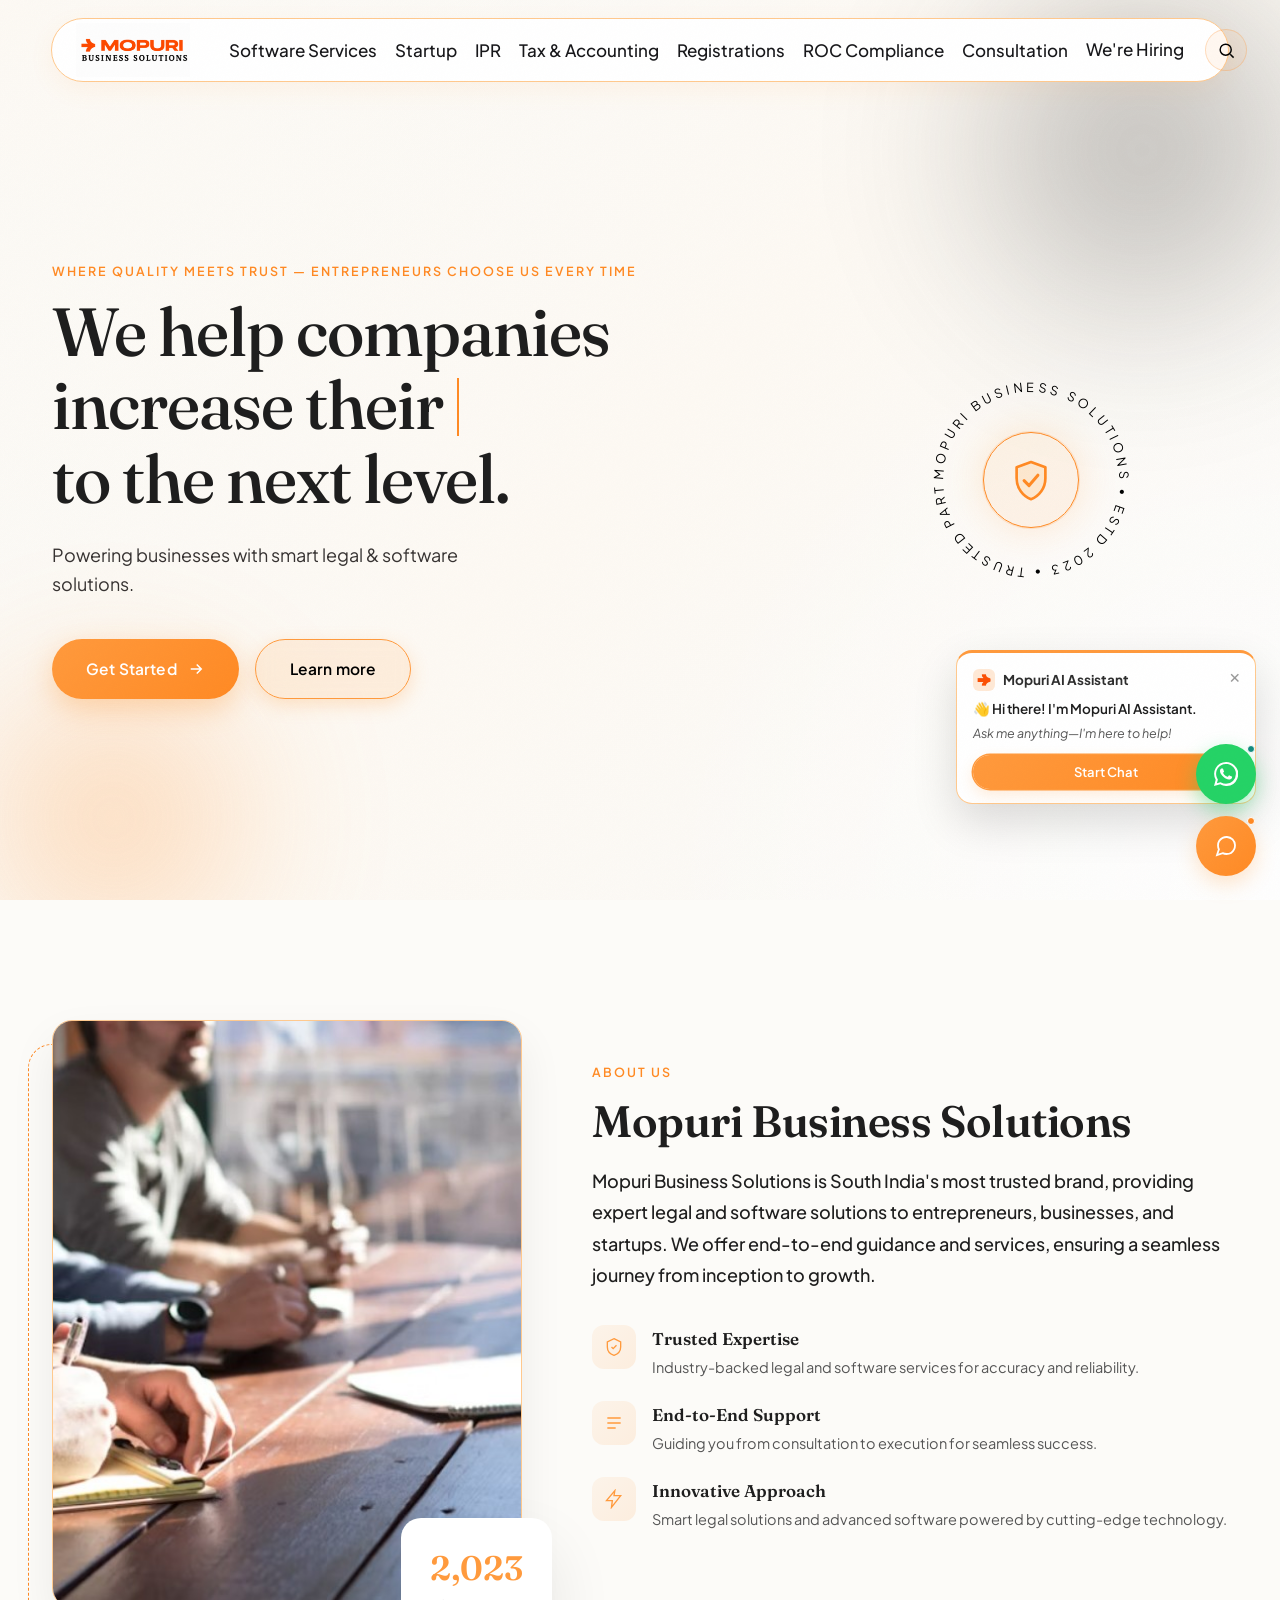
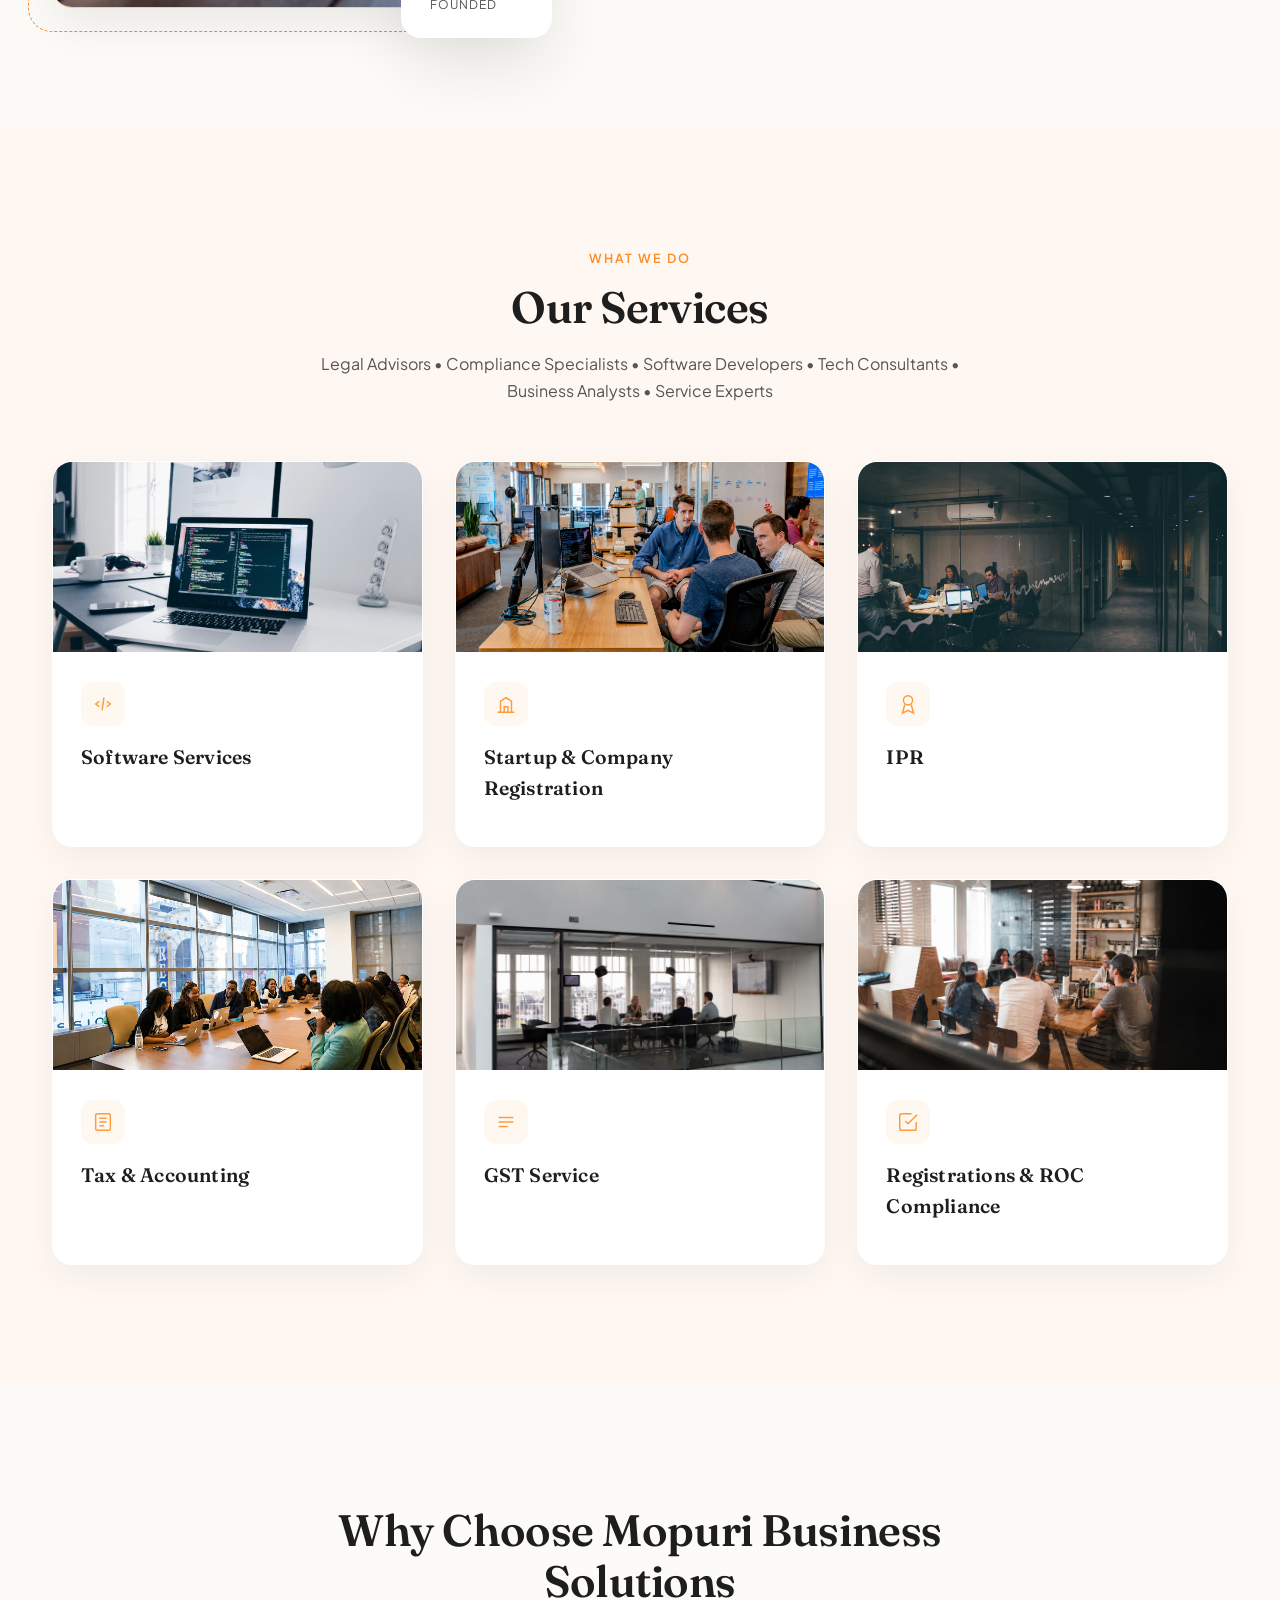
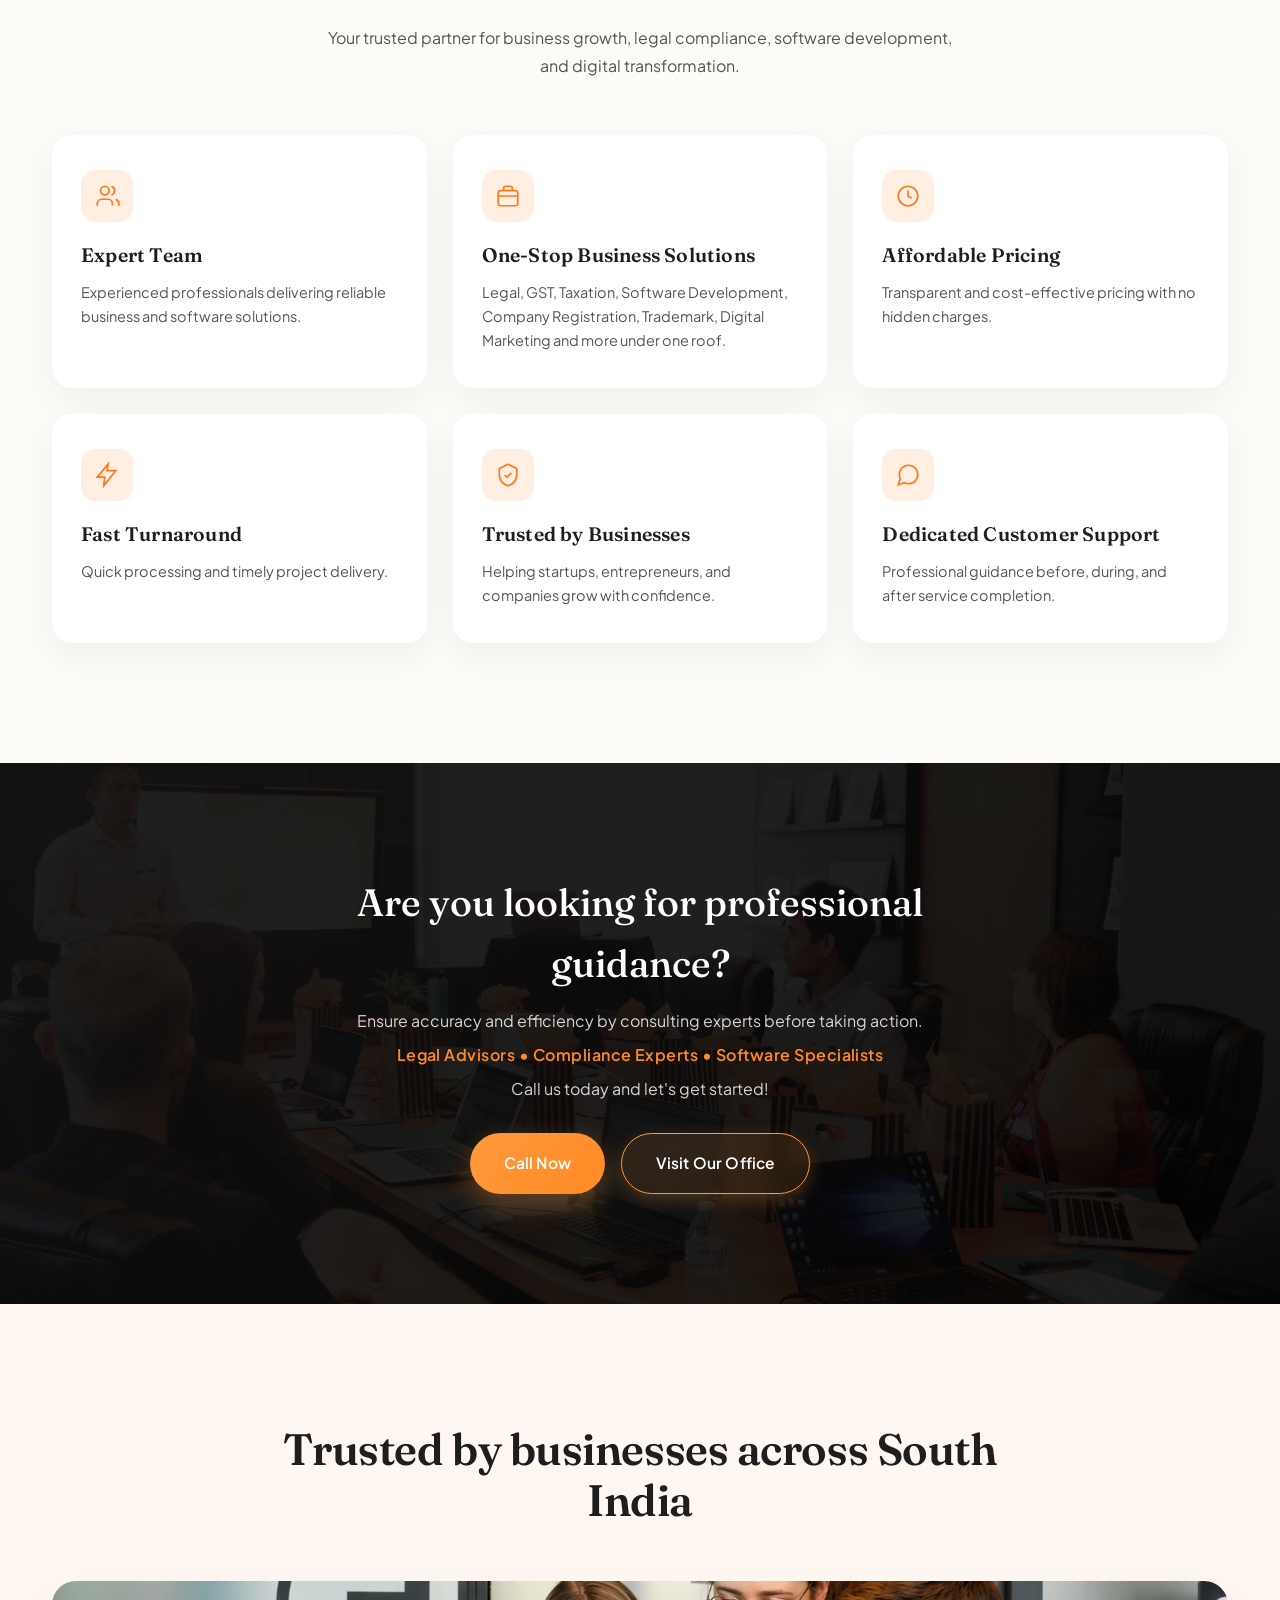
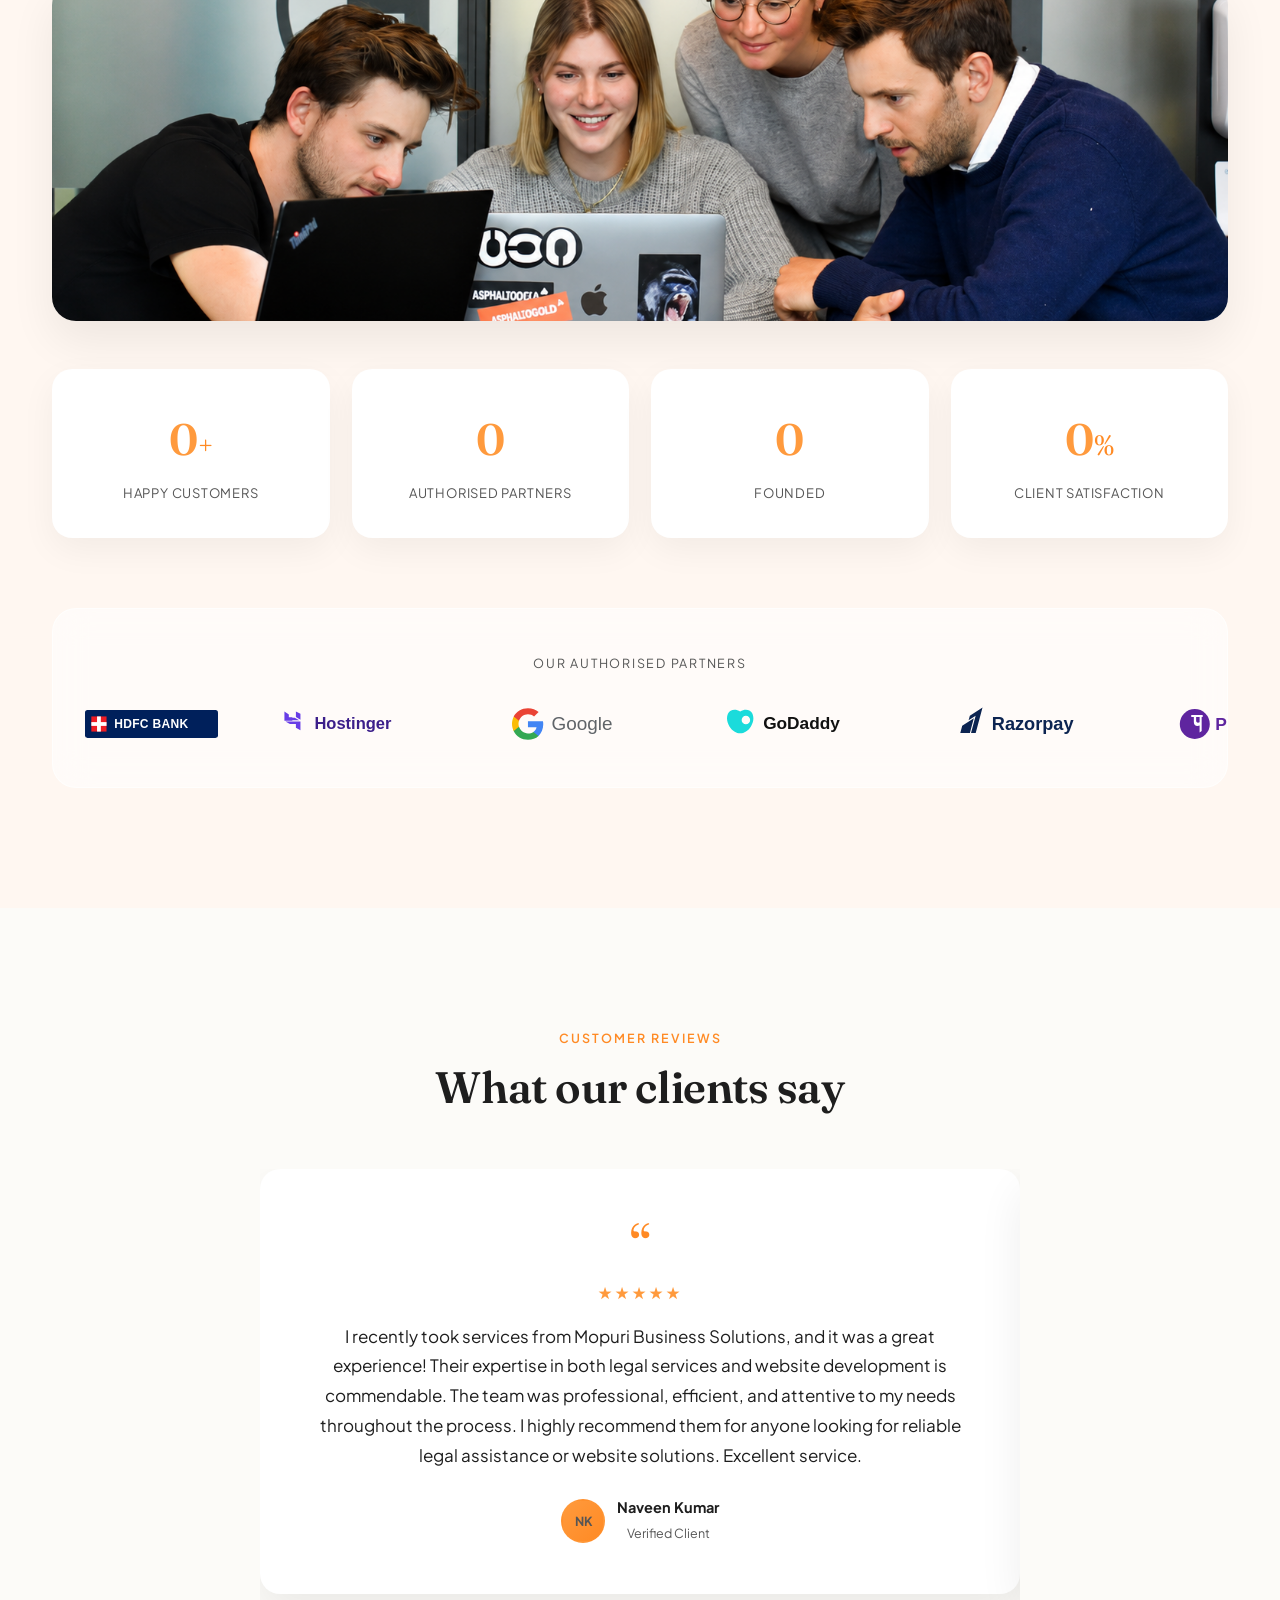
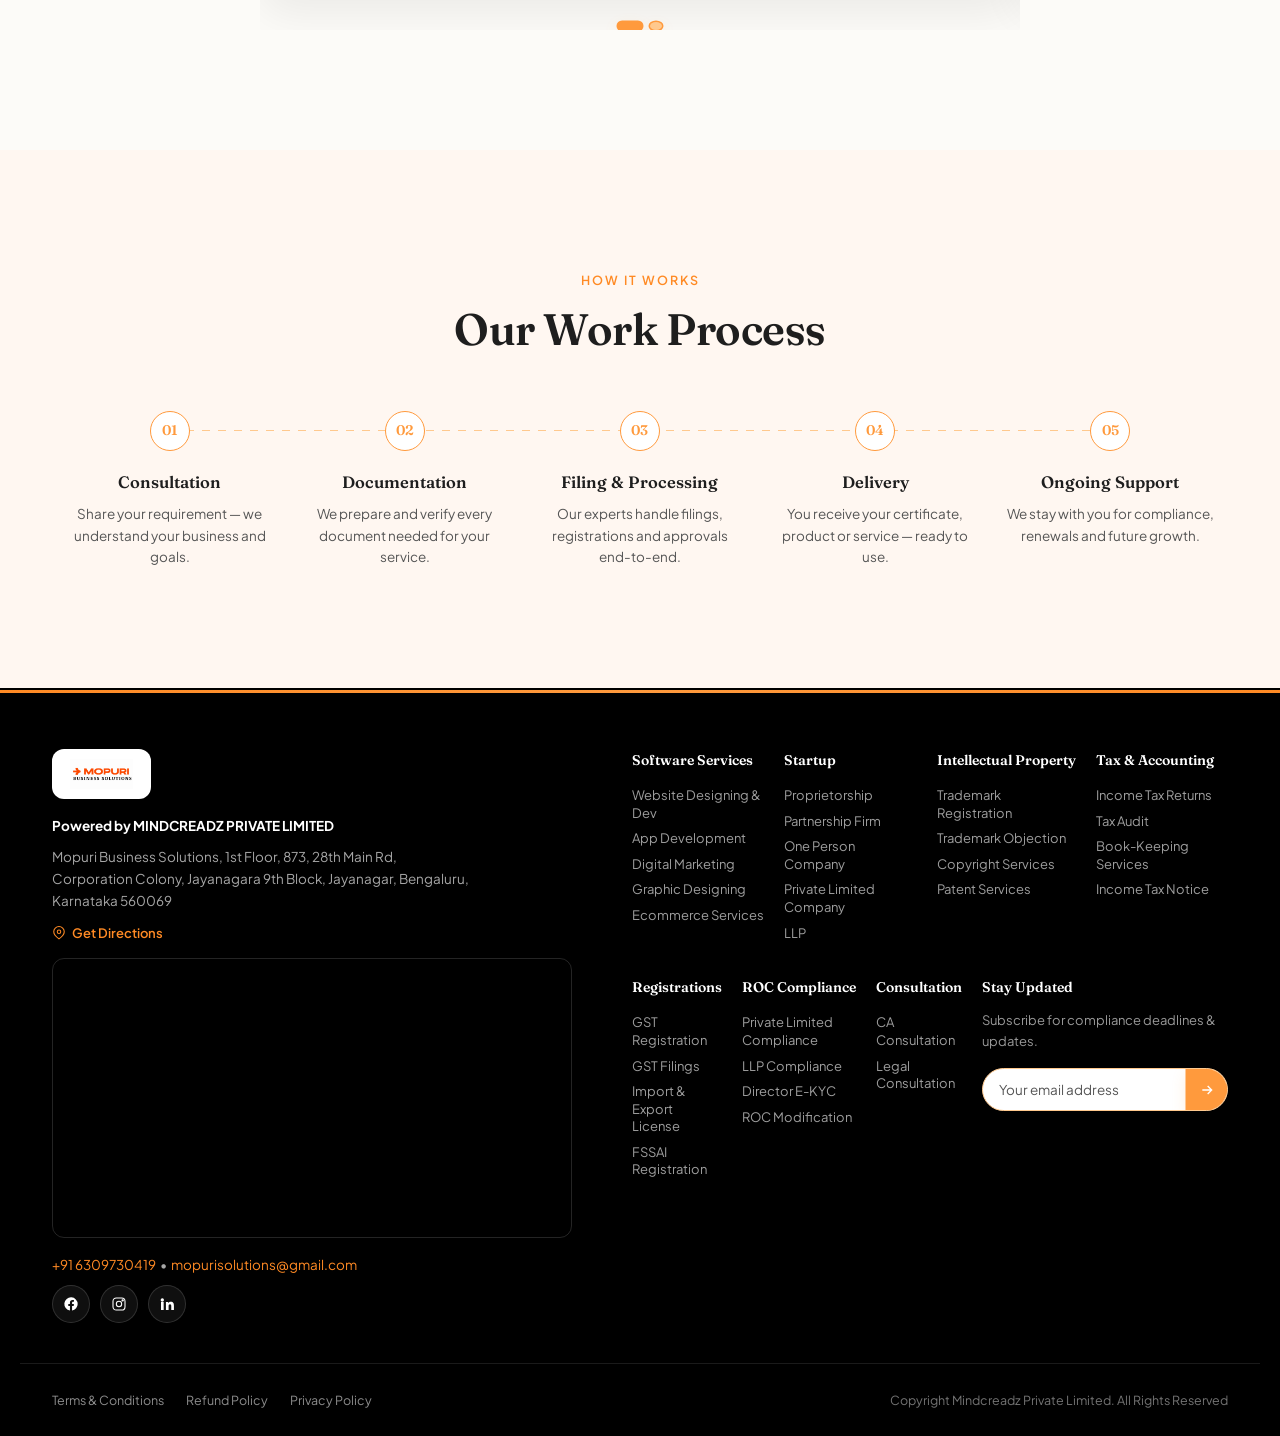
==== commit 954aaa1e: "Fix website root for Vercel" ====
--- a/html/index.html
+++ b/html/index.html
@@ -8,7 +8,7 @@
 <link rel="preconnect" href="https://fonts.googleapis.com">
 <link rel="preconnect" href="https://fonts.gstatic.com" crossorigin>
 <link href="https://fonts.googleapis.com/css2?family=Fraunces:opsz,wght@9..144,300;9..144,400;9..144,500;9..144,600;9..144,700&family=Plus+Jakarta+Sans:wght@300;400;500;600;700;800&display=swap" rel="stylesheet">
-<link rel="icon" type="image/x-icon" href="../assets/favicon.ico">
+<link rel="icon" type="image/png" href="../assets/logo-mark.png">
 <link rel="apple-touch-icon" href="../assets/logo-mark.png">
 <meta name="theme-color" content="#ff7a00">
 <link rel="stylesheet" href="../css/style.css">
@@ -575,7 +575,7 @@
           allowfullscreen>
         </iframe>
       </div>
-      <p class="footer-contacts"><a href="tel:+916309730419">+91 6309730419</a> &nbsp;&#8226;&nbsp; <a href="mailto:info@mopuri.in">info@mopuri.in</a></p>
+      <p class="footer-contacts"><a href="tel:+916309730419">+91 6309730419</a> &nbsp;&#8226;&nbsp; <a href="mailto:mopurisolutions@gmail.com">mopurisolutions@gmail.com</a></p>
       <div class="social-row">
         <a href="https://www.facebook.com/profile.php?id=61572897300471" target="_blank" rel="noopener" aria-label="Facebook" class="social-icon"><svg viewBox="0 0 24 24" width="16" height="16" fill="currentColor"><path d="M22 12a10 10 0 10-11.6 9.9v-7H7.9V12h2.5V9.8c0-2.5 1.5-3.9 3.8-3.9 1.1 0 2.2.2 2.2.2v2.4h-1.2c-1.2 0-1.6.8-1.6 1.6V12h2.8l-.4 2.9h-2.4v7A10 10 0 0022 12z"/></svg></a>
         <a href="https://www.instagram.com/mopuri_business_solutions/" target="_blank" rel="noopener" aria-label="Instagram" class="social-icon"><svg viewBox="0 0 24 24" width="16" height="16" fill="none" stroke="currentColor" stroke-width="1.6"><rect x="3" y="3" width="18" height="18" rx="5"/><circle cx="12" cy="12" r="4"/><circle cx="17.5" cy="6.5" r="1"/></svg></a>
@@ -723,6 +723,7 @@
 </div>
 
 <script src="../js/services-data.js"></script>
+<script src="../js/form-mailer.js"></script>
 <script src="../js/script.js"></script>
 <script>
   // Safety net: if script.js fails to load (or hasn't run its reveal
